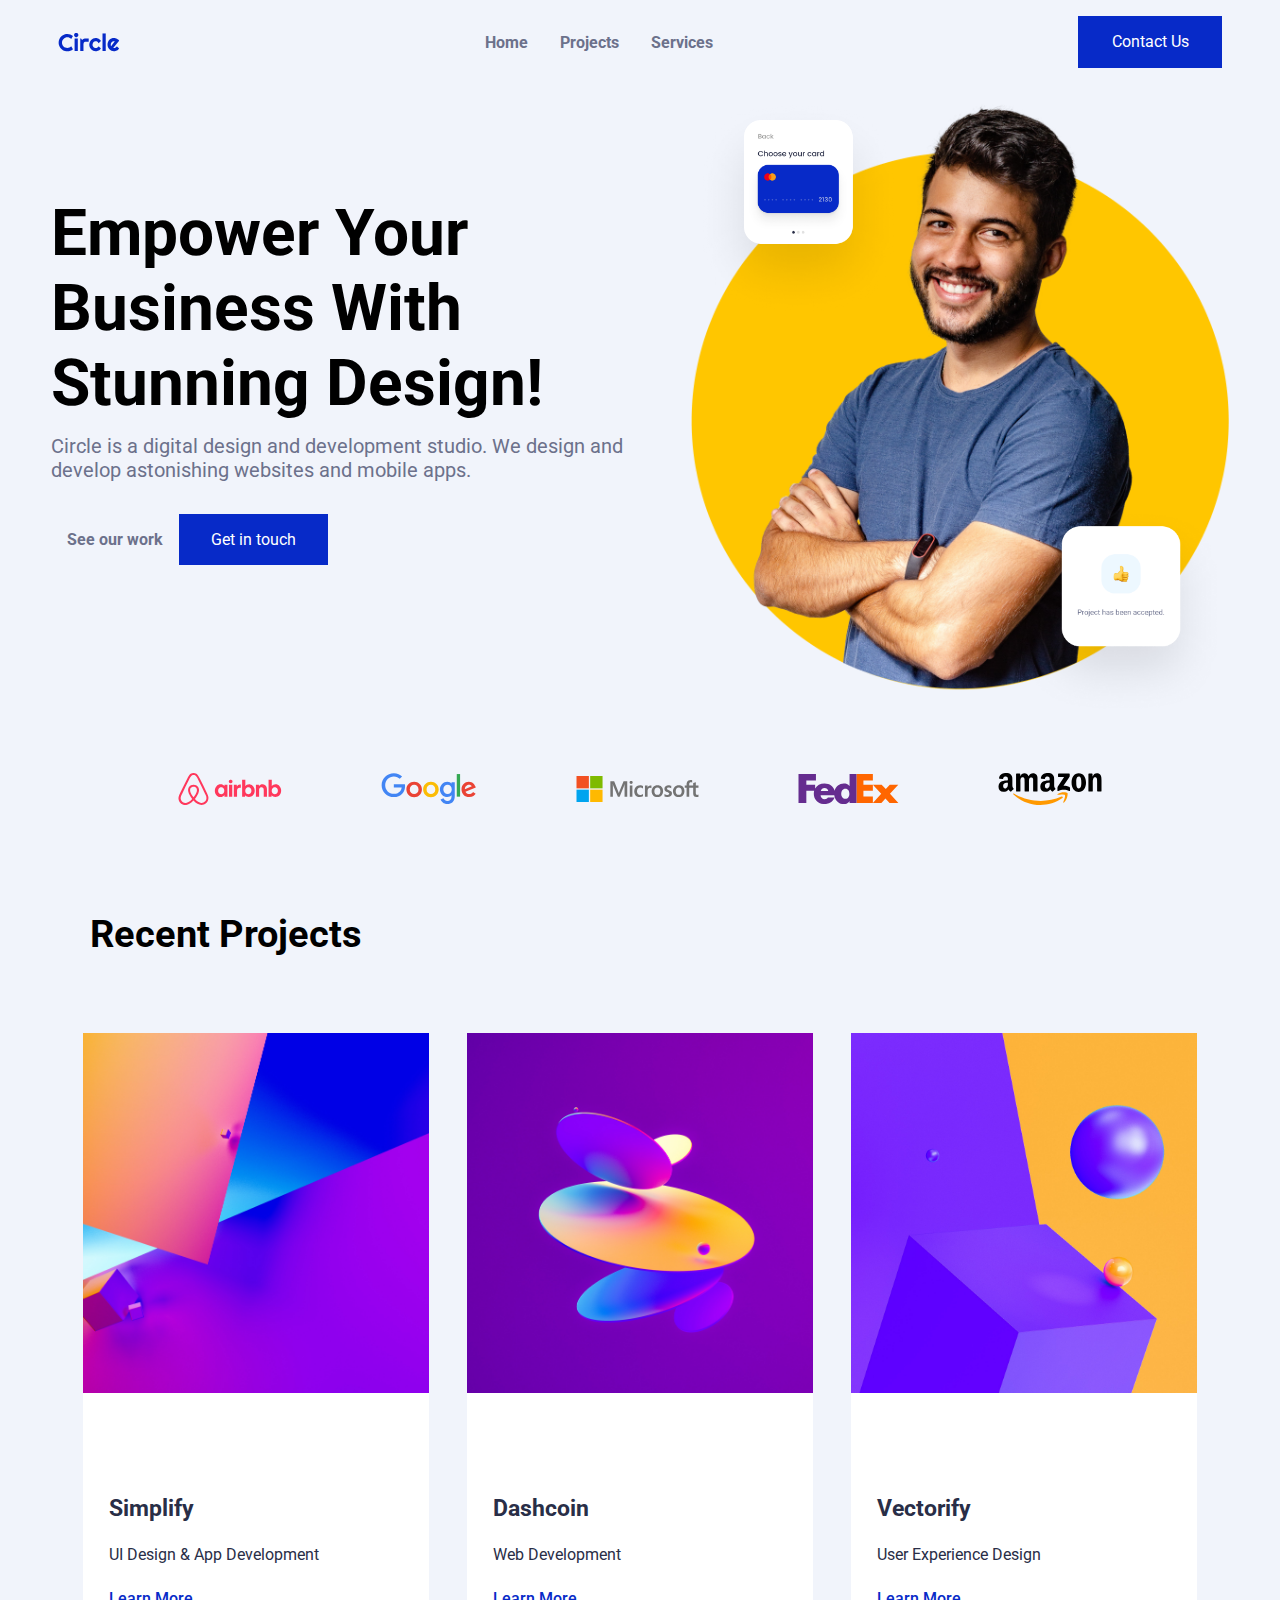
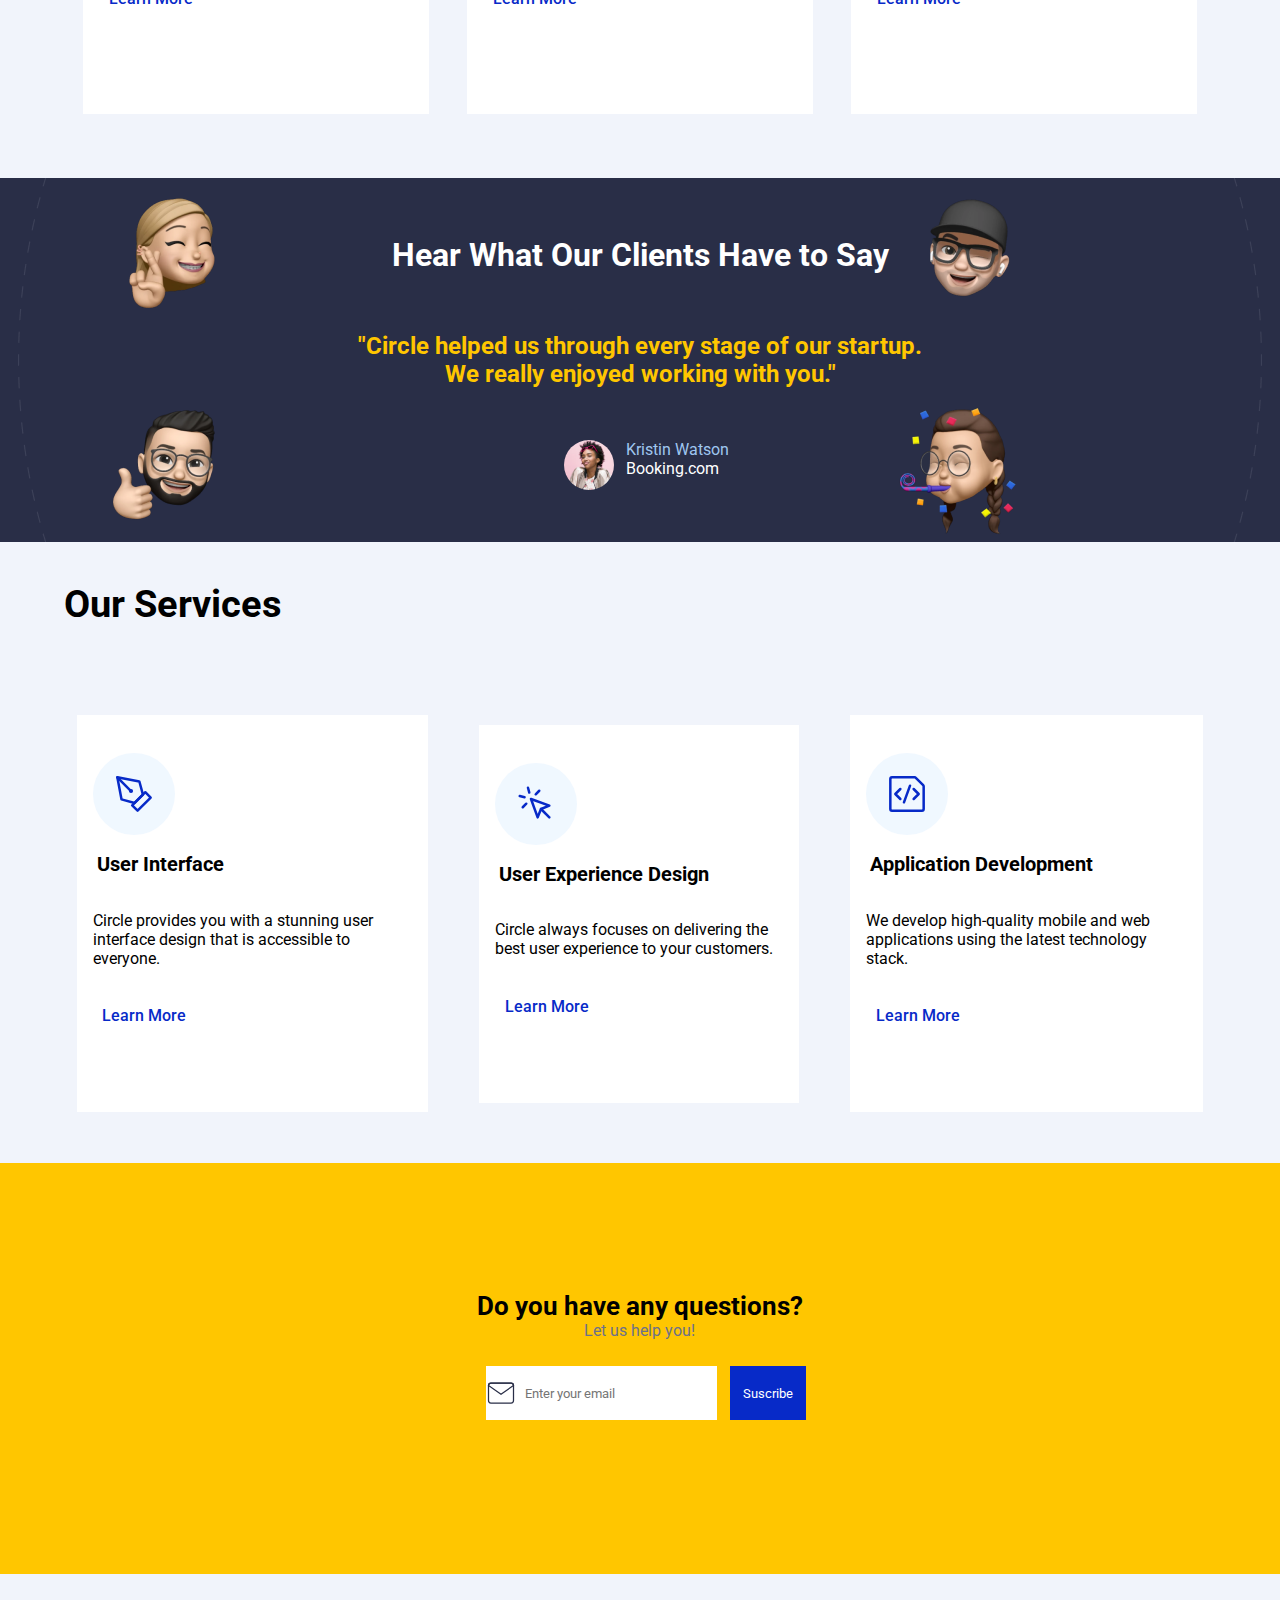
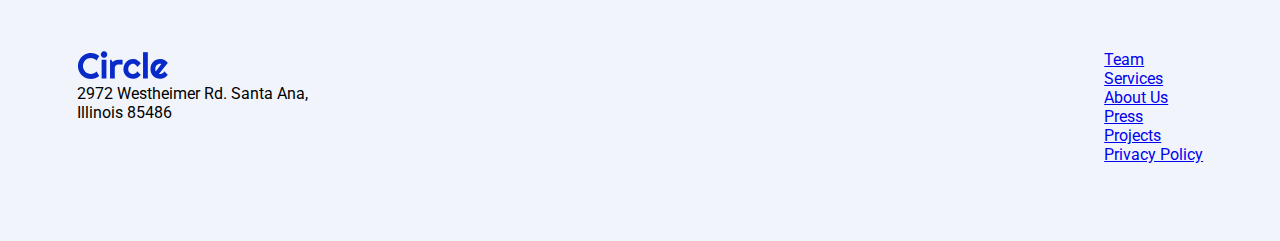
==== index.html @ e27f8d85 "first commit" ====
<!DOCTYPE html>
<html lang="en">
<head>
    <meta charset="UTF-8">
    <meta http-equiv="X-UA-Compatible" content="IE=edge">
    <meta name="viewport" content="width=device-width, initial-scale=1.0">
    <link rel="stylesheet" href="./style.css">
    <link rel="stylesheet" href="https://fonts.googleapis.com/css?family=Roboto:300,regular,500,700" media="all">
    <script type="text/javascript">WebFont.load({  google: {    families: ["Roboto:300,regular,500,700"]  }});</script>
    <title>Circle Agency</title>
</head>
<body>
    <!-- SECCION HEADER -->
<div class="contenedor-nav">
    <div class="contenedor-logo-circle">
        <img src="./project-assets/logos/circle.svg">
        <a href="#" class="navbar-logo w-nav-brand"></a>
    </div>    
    <nav role="navigation" class="botones-central">
        <a href="/">Home</a>
        <a href="#">Projects</a>
        <a href="#">Services</a>
    </nav>

    <div class="contenedor-boton-contacta">
    <a href="/contact-us" class="boton-contacta">Contact Us</a>
    </div>

</div>
<div class="w-nav-overlay" data-wf-ignore="" id="w-nav-overlay-0" style="display: none;"></div>
</div>

<!-- SECCION MAIN -->
<div class="contenedor-main">

    <div class="hero-container">

        <div class="hero-text">
            <h1>Empower Your Business With Stunning Design!</h1>
            <div class="hero-description">
                Circle is a digital design and development studio. We design and develop astonishing websites and mobile apps.
            </div>
            <div class="hero-buttons">
                <a class ="see-ourwork-click" href="#">See our work</a>
                <div class="touch-button">
                <a href="#">Get in touch</a>
                </div>
            </div>

            <div class="hero-images"></div>
        </div>

        <div class="hero-image">
            <img src="./project-assets/hero-section/card-1.png" alt="imagen tarjeta de credito" class="hero-card-1">
            <img src="./project-assets/hero-section/hero-image.png" alt="imagen de un chico" class="hero-image-main">
            <img src="./project-assets/hero-section/card-2.png" alt="imagen pulgar arriba" class="hero-card-2">
        </div>

       
<!-- SECCION SPONSORS -->
        </div>

</div>
<div class="section wf-section">
    <div class="container logo">
        <div class="grid-logos">
            <div><img src="./project-assets/logos/airbnb-logo.svg" loading="lazy" alt=""></div>
            <div><img src="./project-assets/logos/google-logo.svg" loading="lazy" alt=""></div>
            <div><img src="./project-assets/logos/microsoft-logo.svg" loading="lazy" alt=""></div>
            <div><img src="./project-assets/logos/fedex-logo.svg" loading="lazy" alt=""></div>
            <div><img src="./project-assets/logos/amazon-logo.svg" loading="lazy" alt=""></div>
        </div>
    </div>
</div>

<!-- SECCION PROYECTOS -->
<div class="seccion-proyectos">
    <div class="container-de-proyectos">
    <h2>Recent Projects</h2>

    <div class="coleccion-de-proyectos">
        
            <div class="project-card">

                <!-- <img class="project-card-image" src="./project-assets/projects-section/1.jpg" alt=""> -->
<div class="background-card1"></div>
                <div class="project-card-text">
                    <div class="project-card-title">Simplify</div>
                    <div class="project-card-subtitle">UI Design & App Development</div>
                    <a href="#" target="_blank" class="project-link">Learn More</a>
                </div>

            </div>


            <div class="project-card">

                <!-- <img class="project-card-image" src="./project-assets/projects-section/2.jpg" alt=""> -->
                <div class="background-card2"></div>
                <div class="project-card-text">
                    <div class="project-card-title">Dashcoin</div>
                    <div class="project-card-subtitle">Web Development</div>
                    <a href="#" target="_blank" class="project-link">Learn More</a>
                </div>

             </div>

            <div class="project-card">
                <!-- <img class="project-card-image" src="./project-assets/projects-section/3.jpg" alt=""> -->
                <div class="background-card3"></div>
                <div class="project-card-text">
                    <div class="project-card-title">Vectorify</div>
                    <div class="project-card-subtitle">User Experience Design</div>
                    <a href="#" target="_blank" class="project-link">Learn More</a>
                </div>
            
    </div>
</div>
</div>
</div>
<!-- SECCION TESTIMONIOS-->
        <!-- <h3 class="testimonia-heading">Hear What Our Clients Have to Say</h3>
        <div class="testimonial-text">"Circle helped us through every stage of our startup. We really enjoyed working with you."</div>

        <div class="client"></div>
        <div class="client-image"></div>
        <div class="client-info"></div>
        <div class="client-name"></div>
        <div class="client-position"></div> </div>
         <div class="emoji top-left"></div>
         <div class="emoji top-right"></div>
         <div class="emoji bottom-left"></div>
         <div class="emoji bottom-right"></div> -->
<div class="testimonials-grill">
    <div class="grill-izq"></div>
    <div class="grill central">

        <div class="row-superior">
        <div class="memoji"><img src="./project-assets/testimonial-section/memoji-1.png" alt=""></div>
        <div><h1>Hear What Our Clients Have to Say</h1></div>
        <div class="memoji"><img src="./project-assets/testimonial-section/memoji-2.png" alt=""></div>
         </div>

        <div class="row-media">
        <h2>"Circle helped us through every stage of our startup.<br /> We really enjoyed working with you."</h2></div>

        <div class="row-inferior">
        <div class="memoji"><img src="./project-assets/testimonial-section/memoji-3.png" alt=""></div>
        <div class="kris-box">
        <div class="kris"></div><div class="kristine2">Kristin Watson<br /><a href="https://booking.com" target="_blank">Booking.com</a></div></div>

        <dir class="memoji"><img src="./project-assets/testimonial-section/memoji-4.png" alt=""></dir>
        </div>

        </div>
        </div>
        </div>
    </div>
    <div class="grill-derecha"></div>
<!-- SECCION SERVICIOS-->



<div class="services-header">
        <h1 class="projects-headings">Our Services</h1>
        <div class="services-grid">

            <div class="service-card">
                <div class="service-icon1"></div>
                    <div class="project-title">User Interface</div>
                    <div class="project title project-description">Circle provides you with a stunning user interface design that is accessible to everyone.</div>
                <div>
                    <a href="#" class="project-link">Learn More</a>
                </div>

            </div>

            <div class="service-card">
                <div class="service-icon2"></div>
                <div class="service-content">
                    <div class="service-text">
                        <div class="project-title">User Experience Design</div>
                        <div class="project-description">Circle always focuses on delivering the best user experience to your customers.</div>
                        <div><a href="#" class="project-link">Learn More</a>
                        </div>
                </div>
                    
                </div>
            </div>

            <div class="service-card">
                <div class="service-icon3"></div>
                <div class="service-content">
                    <div class="service-text">
                        <div class="project-title">Application Development
                        </div>
                        <div class="project-description">We develop high-quality mobile and web applications using the latest technology stack.
                        </div>
                
                    <div><a href="#" class="project-link">Learn More</a></div>
                </div>

            </div>
        
        </div>
</div>
</div>




<div></div>
<div></div>
<div class="footer-columna-medio">
<div class="contenedor-footer">
    <div class="container-footer-form">
        <h1 class="cta-heading">Do you have any questions?</h1>
        <div class="cta-subtitle">Let us help you!</div>
        <div class="cajon-formulario">
        <div class="entra-email">
            <input type="email" class="text-field w-input" maxlength="256" name="email-2" data-name="Email 2" placeholder="Enter your email" id="email-2" required="">
        </div>
        <div class="suscribe-btn"><input type="submit" value="Suscribe" data-wait="Please wait..." class="button primary-button cta-button w-button"></div>
        </div>
    
</div>
</div><div>

</div>

<div class="section footer wf-section">
    <div class="container-bajo-footer">

        <div class="footer-content">
            <div class="footer-content-logo"><img src="./project-assets/logos/circle.svg" alt=""></div>
            <div class="footer-content-address">2972 Westheimer Rd. Santa Ana,<br /> Illinois 85486</div>
    </div>
  
        <div class="footer-links">
            <a href="#" class="footer-link">Team</a>
            <a href="#" class="footer-link">Services</a>
            <a href="#" class="footer-link">About Us</a>
            <a href="#" class="footer-link">Press</a>
            <a href="#" class="footer-link">Projects</a>
            <a href="#" class="footer-link">Privacy Policy</a>
        </div>
   
</div>


    <script src="./index.js"></script>

</body>
</html>
---- style.css ----
* {
   
    font-family: Roboto;
    margin: 0;
    padding: 0;
}

body {
    background-color: #F1F4FB;
    margin: 0
}

.contenedor-nav {
    display: flex;
    justify-content: space-between;
    margin: 0 2vw;
    padding: 0;
}
.contenedor-logo-circle {
    display: flex;
    justify-content: space-between;
    align-items: center;
    padding: 2em 2em;

}

.botones-central {
    padding: 0 8%;
    display: flex;
    flex-wrap: wrap;
    justify-content: center;
    align-items: center;
    margin:0;
}

.botones-central a {
    font-weight: bold;
    padding: 0 1em;
    display: inline-block;
    text-decoration: none;
    color: #6C718B
}

.contenedor-boton-contacta {
    text-align: center;
    background: #072AC8;
    width: 9em;
    margin: 1em 2em;
    padding: 1em 0;

}
.boton-contacta {
    color: white;
    padding: 2% 3%;
    text-decoration: none;
}

.contenedor-main {
    display: flex;
    justify-content: space-between;
    margin: 0 2%;
    padding: 0;
}
.hero-container {
    display: flex;
    justify-content: center;
    align-items: center;
    margin: 0 2vw;
    padding: 0;
}

.hero-text {
    padding: 10em 5em;
    padding: 7em 0;
    margin: 0;
}

.hero-text h1 {
    text-align: left;
    font-size: 4em;
    padding-bottom: 2%;
    margin: 0
}

.hero-description {
    font-size: 20px;
    text-align: left;
    color: #6C718B
}

.hero-buttons {
    display: flex;
    justify-content: left;
    align-items: center;
    text-align: center;
    padding: 2em 0;
}

.see-ourwork-click {
    text-decoration: none;
    padding: 0 1em;
    color: #6C718B;
    font-weight: bold;
}

.touch-button {
    background-color: #072AC8;
    padding: 1em 2em;
}

.touch-button a {
    color: white;
    text-decoration: none;
}

.hero-image {
    position: relative;
    padding: 0em;
    margin: 0em;
}

.hero-image-main {
    width: 100%;
    padding: 0;
}

.hero-card-1 {
    width: 40%;
    position: absolute;
}

.hero-card-2 {
    width: 40%;
    position: absolute;
    bottom: -20px;
    right: 0;
}

.grid-logos {
    display: flex;
    align-content: center;
    justify-content: space-around;
    align-items: center;
    padding: 5vw 10%
}

.seccion-proyectos h2 {
    font-size: 3vw;
    font-weight: bold;
    margin: 2vw;
    padding: 1vw 5vw;
}

.coleccion-de-proyectos {
    display: flex;
    justify-content: space-around;
    align-content: center;
    margin: 2vw 2vw;
    padding: 3vw;
}

.background-card1 {
    background-image: url('./project-assets/projects-section/1.jpg');
    width: 27vw;
    height: 40vh;
    background-size: cover;
    background-position: center;
}

.background-card2 {
    background-image: url('./project-assets/projects-section/2.jpg');
    width: 27vw;
    height: 40vh;
    background-size: cover;
    background-position: center;
}

.background-card3 {
    background-image: url('./project-assets/projects-section/3.jpg');
    width: 27vw;
    height: 40vh;
    background-size: cover;
    background-position: center;
}

.project-card-text {
    display: flex;
    flex-direction: column;
    justify-content: center;
    align-items: left;
    align-content: center;
    background-color: white;
    color: #292e47;
    width: 27vw;
    height: 30vh;
    padding: 2vw 0;
}

.project-card-title {
    line-height: 2em;
    font-size: 23px;
    font-weight: bold;
    text-align: left;
    padding: 1vw 2vw;
}

.project-card-subtitle {
    text-align: left;
    padding: 0vw 2vw 2vw;
}

.project-link {
    display: flex;
    justify-content: left;
    line-height: 10hw;
    color: #072ac8;
    text-decoration: none;
    font-weight: 500;
    padding: 0vw 2vw 2vw;
}

.service-grid {
    width: 100%;
}


.projects-headings {
    font-size: 3vw;
    font-weight: bold;
    margin-bottom: 10px;
    padding: 3vw 5vw;
}

.testimonials-grill {
    display: flex;
    flex-direction: column;
    justify-content: space-around;
    align-items: center;
    align-content: center;
    background-image: url(./project-assets/testimonial-section/orbit.png);
    background-repeat: none;
    background-position: center;
    background-color: #292e47;
    padding: 0;
    margin: 0;
    position: relative;
}

.row-superior {
    display: flex;
    flex-direction: col;
    justify-content: space-around;
    align-items: center;
    align-content: center;
}

.container-de-proyectos {
    padding: 0;
}

.row-superior h1 {
    color: white;
    text-align: center;
    padding: 0;
}

.row-media {
    display: flex;
    flex-direction: column;
    justify-content: space-around;
    align-items: center;
    align-content: center;
}

.row-media h2 {
    color: #ffc600;
    text-align: center;
    margin: 0;
}

.row-inferior {
    display: flex;
    flex-direction: row;
    justify-content: space-between;
    align-items: center;
    align-content: center;
}

.memo

#memoji1 {
    padding: 0 2em;
    margin: 0;
    position: absolute;
}

#memoji2 {
    padding: 0 3em;
    margin: 0;
    position: absolute;
}
#memoji3 {
    padding: 0 4em;
    margin: 0;
    position: absolute;
}
#memoji4 {
    padding: 0 2m;
    margin: 0;
    position: absolute;
}



.memoji img {
    width: 50%;
    padding: 0;
    margin: 0;
    position: relative;
}

.flex-kris {
    display: flex;
    flex-direction: row;
    justify-content: center;
}

.kris {
    width: 50px;
    height: 50px;
    border-radius: 50%;
    background-image: url(./project-assets/testimonial-section/profile.png);
    background-position: 50% 50%;
    background-size: cover;
    background-repeat: no-repeat;
    padding: 0;
    margin: 0 1vw;
}

.kris-box {
    display: flex;

}
.kristine2 {
    padding: 0;
    margin: 0;
    color: rgb(159, 198, 240);
}

.kristine2 a {
    padding: 0;
    margin: 0;
    color: rgb(255, 255, 255);
    text-decoration: none;
}

.services-grid {
    display: flex;
    flex-direction: row;
    justify-content: space-between;
    align-items: center;
    align-content: center;
    margin: 2vw 4vw;

}

.service-card {
    display: flex;
    flex-direction: column;
    justify-content: flex-start;
    align-items: flex-start;
    align-content: flex-start;
    background-color: white;
    line-height: 5vw;

    display: flex;
    justify-content: left;
    padding: 3vw 0vw;
    margin: 2vw 2vw;
}

.project-title {
    display: flex;
    justify-content: center;
    flex-direction: column;
    align-content: left;
    font-weight: bold;
    font-size: 20px;
    padding: 1em;
    line-height: 1.5vw;
}

.service-icon1 {
    background-image: url(./project-assets/services-section/icons/1.svg);
    background-color: aliceblue;
    width: 50px;
    height: 50px;
    border-radius: 50%;
    background-position: 50% 50%;
    background-size: 40px;
    background-repeat: no-repeat;
    padding: 1em;
    margin: 0 1em;
}

.service-icon2 {
    background-image: url(./project-assets/services-section/icons/2.svg);
    background-color: aliceblue;
    width: 50px;
    height: 50px;
    border-radius: 50%;
    background-position: 50% 50%;
    background-size: 40px;
    background-repeat: no-repeat;
    padding: 1em;    
    margin: 0 1em;
}

.service-icon3 {
    background-image: url(./project-assets/services-section/icons/3.svg);
    background-color: aliceblue;
    width: 50px;
    height: 50px;
    border-radius: 50%;
    background-position: 50% 50%;
    background-size: 40px;
    background-repeat: no-repeat;
    padding: 1em;
    margin: 0 1em;
}

.service-text {
    display: flex;
    flex-direction: column;
    align-items: left;
    align-content: left;
    justify-content: left;
}



.project-description {
    padding: 1em;
    line-height: 1.5vw;
}

.footer-box {
    display: flex;
    flex-direction: column;
    justify-content: space-between;
    align-items: center;
    align-content: center;
}

.contenedor-footer {
    background-color: #ffc600;
    display: flex;
    flex-direction: row;
    justify-content: center;
    padding: 10vw 25vw;
    margin: 0;
}

.container-footer-form {
    display: flex;
    flex-direction: column;
    justify-content: space-around;
    align-items: center;
    align-content: center;
}
.cajon-formulario {
    display: flex;;
    flex-direction: row;
    justify-content: center;
    align-items: center;
    align-content: center;
}

.container-bajo-footer {
    display: flex;
    justify-content: space-between;
    flex-direction: row;
    padding: 6vw;
}

.footer-content-logo img{
    width: 40%;
}

.footer-links {
    display: flex;
    justify-content: space-around;
    flex-direction:column;
}

.footer-content {
    padding: 1vw;
}
.footer-content-address {
    line-height: 1.5vw;
}

.cta-heading {
    font-size: 2vw;
}

.cta-subtitle {
    color: #6C718B;
}

.entra-email input {
    background-image: url(./project-assets/newsletter/icon/mail.svg);
    background-position:left;
    background-repeat: no-repeat;
    width: 12vw;
    height: 6vh;
    border: 0;
    padding: 0 3vw;
    margin: 2vw 1vw;
}

.suscribe-btn input {
    background-color: #072AC8;
    color: white;
    text-decoration: none;
    border: 0;
    width: 6vw;
    height: 6vh;
}

/* 
  ##Device = Desktops
  ##Screen = 1281px to higher resolution desktops
*/

@media (min-width: 1281px) {
  
    /* CSS */
    
  }
  
  /* 
    ##Device = Laptops, Desktops
    ##Screen = B/w 1025px to 1280px
  */
  
  @media (min-width: 1025px) and (max-width: 1280px) {
    
    /* CSS */
    
  }
  
  /* 
    ##Device = Tablets, Ipads (portrait)
    ##Screen = B/w 768px to 1024px
  */
  
  @media (min-width: 768px) and (max-width: 1024px) {
    
    /* CSS */
    
  }
  
  /* 
    ##Device = Tablets, Ipads (landscape)
    ##Screen = B/w 768px to 1024px
  */
  
  @media (min-width: 768px) and (max-width: 1024px) and (orientation: landscape) {
    
    /* CSS */
    
  }
  
  /* 
    ##Device = Low Resolution Tablets, Mobiles (Landscape)
    ##Screen = B/w 481px to 767px
  */
  
  @media (min-width: 481px) and (max-width: 767px) {
    
    /* CSS */
    
  }
  
  /* 
    ##Device = Most of the Smartphones Mobiles (Portrait)
    ##Screen = B/w 320px to 479px
  */
  
  @media (min-width: 320px) and (max-width: 480px) {
    
    /* CSS */
    
  }
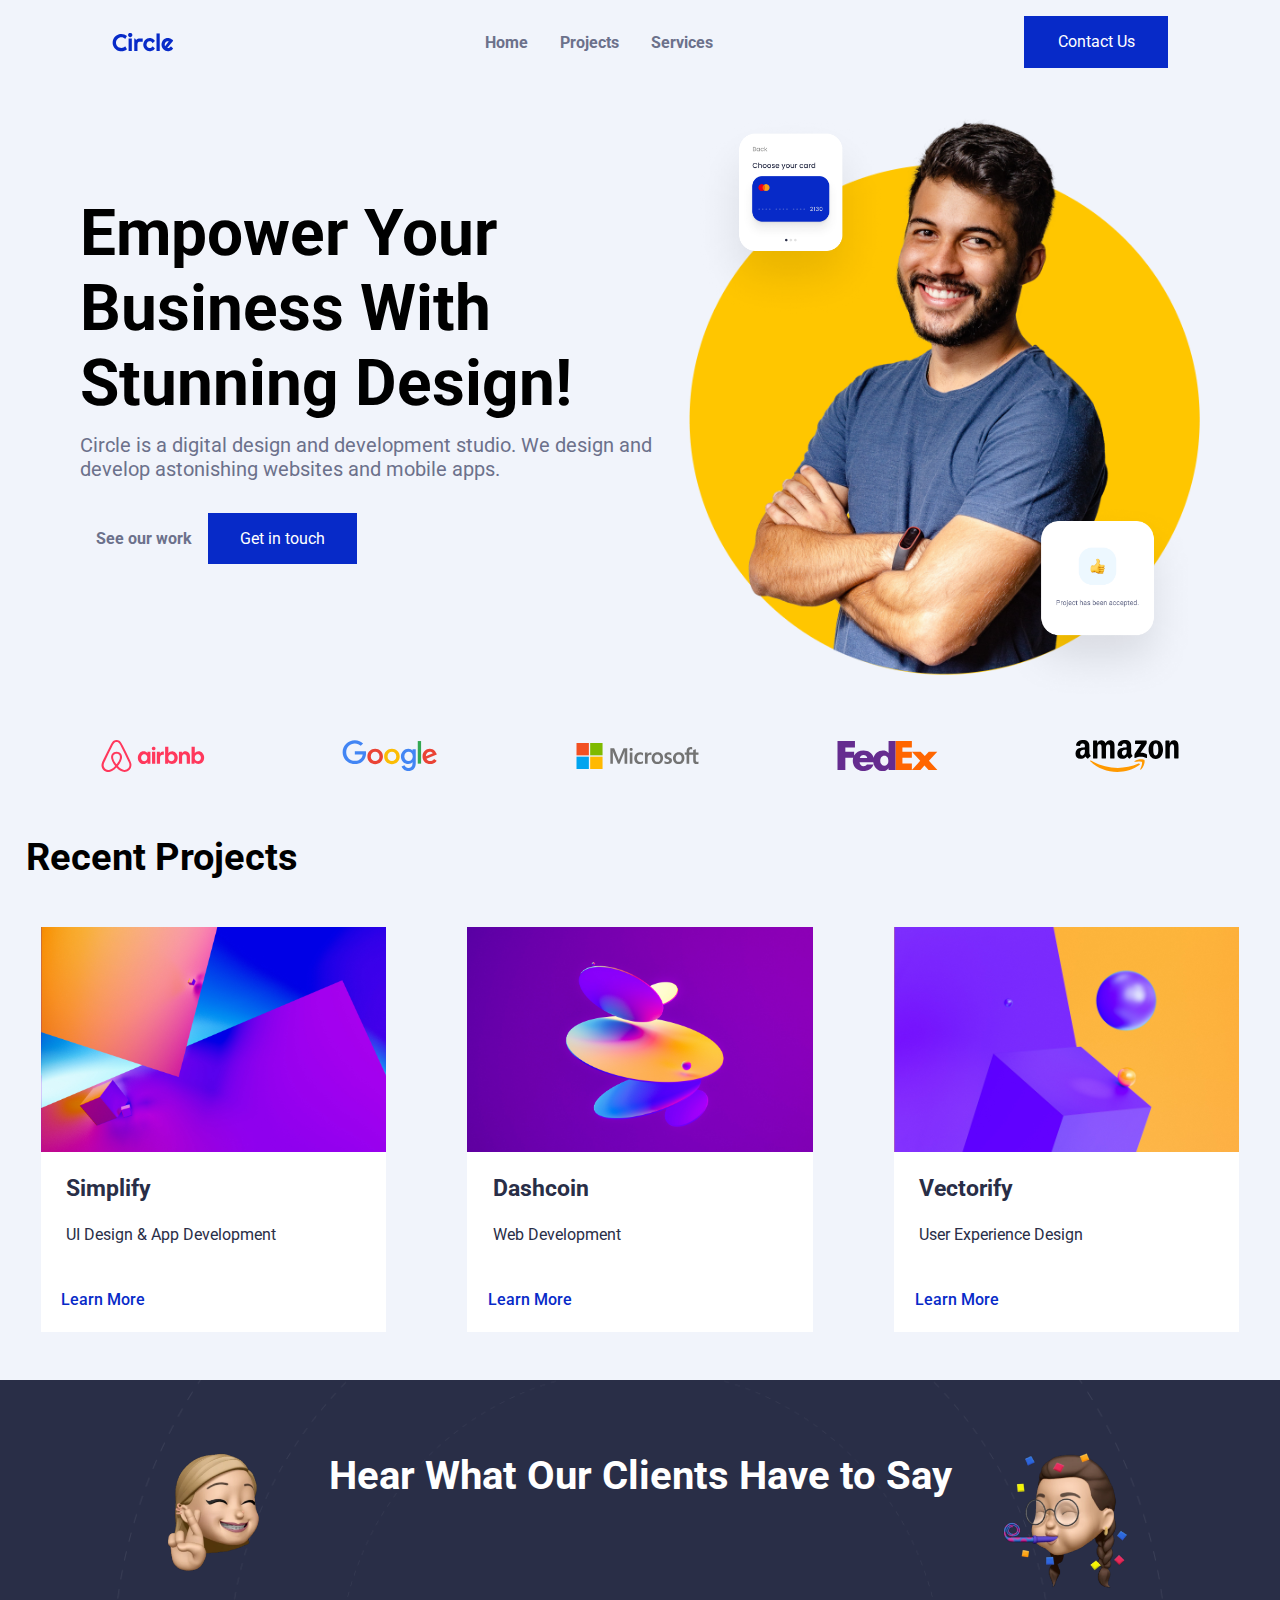
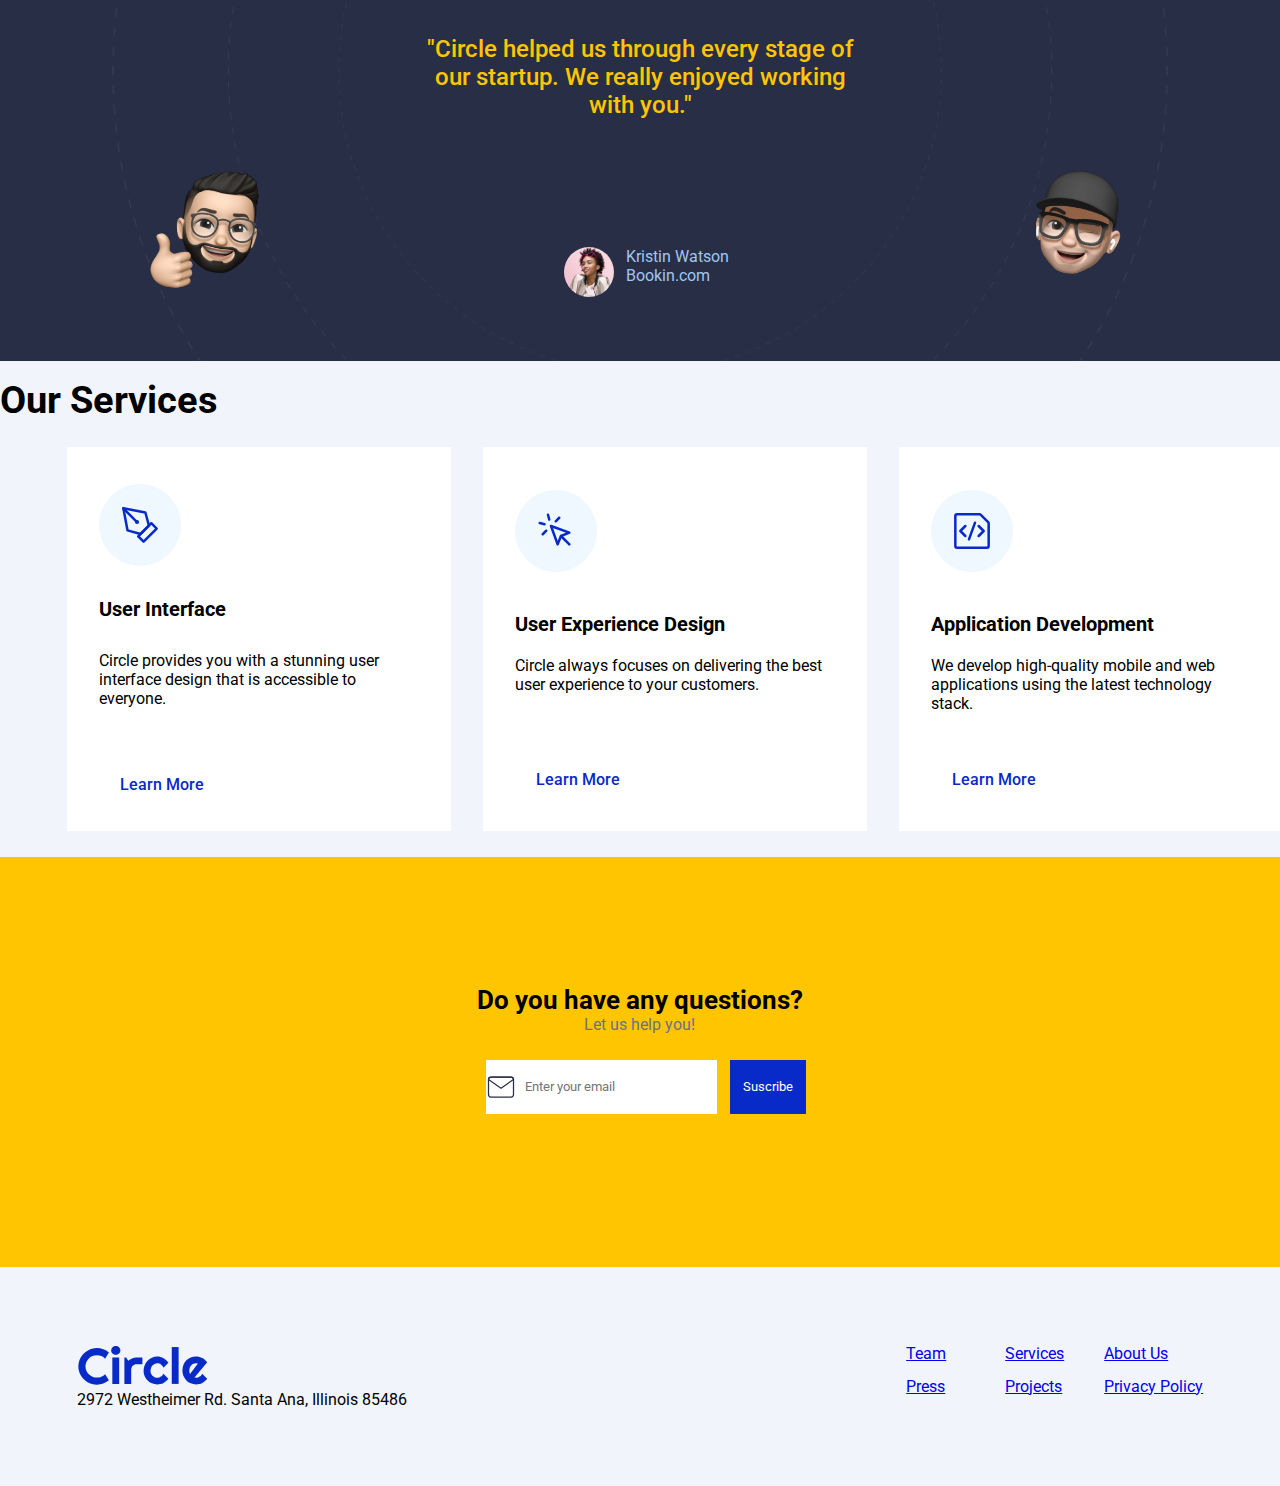
==== commit 5d0618f3: "update mid" ====
--- a/index.html
+++ b/index.html
@@ -6,160 +6,132 @@
     <meta name="viewport" content="width=device-width, initial-scale=1.0">
     <link rel="stylesheet" href="./style.css">
     <link rel="stylesheet" href="https://fonts.googleapis.com/css?family=Roboto:300,regular,500,700" media="all">
-    <script type="text/javascript">WebFont.load({  google: {    families: ["Roboto:300,regular,500,700"]  }});</script>
+    <link rel="preconnect" href="https://fonts.googleapis.com/" />
+    <link rel="preconnect" href="https://fonts.gstatic.com/" crossorigin />
+    <link href="https://fonts.googleapis.com/css2?family=Roboto:wght@400;500;700;900&display=swap" rel="stylesheet" />
     <title>Circle Agency</title>
 </head>
 <body>
     <!-- SECCION HEADER -->
 <div class="contenedor-nav">
     <div class="contenedor-logo-circle">
-        <img src="./project-assets/logos/circle.svg">
+        <img src="./project-assets/logos/circle.svg" />
         <a href="#" class="navbar-logo w-nav-brand"></a>
     </div>    
     <nav role="navigation" class="botones-central">
         <a href="/">Home</a>
         <a href="#">Projects</a>
         <a href="#">Services</a>
+        <div class="hamburger">
+            <span class="bar"></span>
+            <span class="bar"></span>
+            <span class="bar"></span>
+        </div>
     </nav>
 
     <div class="contenedor-boton-contacta">
-    <a href="/contact-us" class="boton-contacta">Contact Us</a>
-    </div>
-
-</div>
+        <a href="/contact-us" class="boton-contacta">Contact Us</a>
+    </div>
+</div>
+
 <div class="w-nav-overlay" data-wf-ignore="" id="w-nav-overlay-0" style="display: none;"></div>
-</div>
 
 <!-- SECCION MAIN -->
-<div class="contenedor-main">
-
-    <div class="hero-container">
-
-        <div class="hero-text">
-            <h1>Empower Your Business With Stunning Design!</h1>
-            <div class="hero-description">
+<div class="hero-container">
+    <div class="hero-text">
+        <h1>Empower Your Business With Stunning Design!</h1>
+        <div class="hero-description">
                 Circle is a digital design and development studio. We design and develop astonishing websites and mobile apps.
-            </div>
-            <div class="hero-buttons">
-                <a class ="see-ourwork-click" href="#">See our work</a>
-                <div class="touch-button">
+        </div>
+        <div class="hero-buttons">
+            <a class ="see-ourwork-click" href="#">See our work</a>
+            <div class="touch-button">
                 <a href="#">Get in touch</a>
-                </div>
-            </div>
-
-            <div class="hero-images"></div>
-        </div>
-
-        <div class="hero-image">
-            <img src="./project-assets/hero-section/card-1.png" alt="imagen tarjeta de credito" class="hero-card-1">
-            <img src="./project-assets/hero-section/hero-image.png" alt="imagen de un chico" class="hero-image-main">
-            <img src="./project-assets/hero-section/card-2.png" alt="imagen pulgar arriba" class="hero-card-2">
-        </div>
-
-       
+            </div>
+        </div>
+
+        <div class="hero-images"></div>
+    </div>
+    <div class="hero-image">
+        <img src="./project-assets/hero-section/card-1.png" alt="imagen tarjeta de credito" class="hero-card-1">
+        <img src="./project-assets/hero-section/hero-image.png" alt="imagen de un chico" class="hero-image-main">
+        <img src="./project-assets/hero-section/card-2.png" alt="imagen pulgar arriba" class="hero-card-2">
+    </div>
+</div>
+
+
 <!-- SECCION SPONSORS -->
-        </div>
-
-</div>
 <div class="section wf-section">
     <div class="container logo">
-        <div class="grid-logos">
-            <div><img src="./project-assets/logos/airbnb-logo.svg" loading="lazy" alt=""></div>
-            <div><img src="./project-assets/logos/google-logo.svg" loading="lazy" alt=""></div>
-            <div><img src="./project-assets/logos/microsoft-logo.svg" loading="lazy" alt=""></div>
-            <div><img src="./project-assets/logos/fedex-logo.svg" loading="lazy" alt=""></div>
-            <div><img src="./project-assets/logos/amazon-logo.svg" loading="lazy" alt=""></div>
-        </div>
+                <div class="grid-logos">
+                    <div><img src="./project-assets/logos/airbnb-logo.svg" loading="lazy" alt=""></div>
+                    <div><img src="./project-assets/logos/google-logo.svg" loading="lazy" alt=""></div>
+                    <div><img src="./project-assets/logos/microsoft-logo.svg" loading="lazy" alt=""></div>
+                    <div><img src="./project-assets/logos/fedex-logo.svg" loading="lazy" alt=""></div>
+                    <div><img id="amazon" src="./project-assets/logos/amazon-logo.svg" loading="lazy" alt=""></div>
+                </div>
     </div>
 </div>
 
 <!-- SECCION PROYECTOS -->
 <div class="seccion-proyectos">
     <div class="container-de-proyectos">
-    <h2>Recent Projects</h2>
-
-    <div class="coleccion-de-proyectos">
-        
+        <h2>Recent Projects</h2>
+
+        <div class="coleccion-de-proyectos">
+
             <div class="project-card">
-
-                <!-- <img class="project-card-image" src="./project-assets/projects-section/1.jpg" alt=""> -->
-<div class="background-card1"></div>
+                <div class="background-card1"></div>
                 <div class="project-card-text">
                     <div class="project-card-title">Simplify</div>
                     <div class="project-card-subtitle">UI Design & App Development</div>
                     <a href="#" target="_blank" class="project-link">Learn More</a>
                 </div>
-
             </div>
 
 
             <div class="project-card">
-
-                <!-- <img class="project-card-image" src="./project-assets/projects-section/2.jpg" alt=""> -->
                 <div class="background-card2"></div>
                 <div class="project-card-text">
                     <div class="project-card-title">Dashcoin</div>
                     <div class="project-card-subtitle">Web Development</div>
                     <a href="#" target="_blank" class="project-link">Learn More</a>
                 </div>
-
-             </div>
+            </div>
 
             <div class="project-card">
-                <!-- <img class="project-card-image" src="./project-assets/projects-section/3.jpg" alt=""> -->
                 <div class="background-card3"></div>
                 <div class="project-card-text">
                     <div class="project-card-title">Vectorify</div>
                     <div class="project-card-subtitle">User Experience Design</div>
                     <a href="#" target="_blank" class="project-link">Learn More</a>
                 </div>
+            </div>
             
-    </div>
-</div>
-</div>
+        </div>
+    </div>
 </div>
 <!-- SECCION TESTIMONIOS-->
-        <!-- <h3 class="testimonia-heading">Hear What Our Clients Have to Say</h3>
-        <div class="testimonial-text">"Circle helped us through every stage of our startup. We really enjoyed working with you."</div>
-
-        <div class="client"></div>
-        <div class="client-image"></div>
-        <div class="client-info"></div>
-        <div class="client-name"></div>
-        <div class="client-position"></div> </div>
-         <div class="emoji top-left"></div>
-         <div class="emoji top-right"></div>
-         <div class="emoji bottom-left"></div>
-         <div class="emoji bottom-right"></div> -->
+        
 <div class="testimonials-grill">
-    <div class="grill-izq"></div>
-    <div class="grill central">
-
-        <div class="row-superior">
-        <div class="memoji"><img src="./project-assets/testimonial-section/memoji-1.png" alt=""></div>
-        <div><h1>Hear What Our Clients Have to Say</h1></div>
-        <div class="memoji"><img src="./project-assets/testimonial-section/memoji-2.png" alt=""></div>
-         </div>
-
-        <div class="row-media">
-        <h2>"Circle helped us through every stage of our startup.<br /> We really enjoyed working with you."</h2></div>
-
-        <div class="row-inferior">
-        <div class="memoji"><img src="./project-assets/testimonial-section/memoji-3.png" alt=""></div>
-        <div class="kris-box">
-        <div class="kris"></div><div class="kristine2">Kristin Watson<br /><a href="https://booking.com" target="_blank">Booking.com</a></div></div>
-
-        <dir class="memoji"><img src="./project-assets/testimonial-section/memoji-4.png" alt=""></dir>
-        </div>
-
-        </div>
-        </div>
-        </div>
-    </div>
-    <div class="grill-derecha"></div>
+    <h1>Hear What Our Clients Have to Say</h1>
+    <h2>"Circle helped us through every stage of our startup. We really enjoyed working with you."</h2>
+    <img class="emoji1" src="./project-assets/testimonial-section/memoji-1.png" alt="" />
+    <img class="emoji2" src="./project-assets/testimonial-section/memoji-2.png" alt="" />
+    <img class="emoji3" src="./project-assets/testimonial-section/memoji-4.png" alt="" />
+    <img class="emoji4" src="./project-assets/testimonial-section/memoji-3.png" alt="" />
+                    
+    <div>
+        <div class="kris"></div>
+        <div>
+            <p class="kristine2">Kristin Watson</p>
+            <p class="kristine2">Bookin.com</p>
+        </div>
+    </div>
+</div>
+
+
 <!-- SECCION SERVICIOS-->
-
-
 
 <div class="services-header">
         <h1 class="projects-headings">Our Services</h1>
@@ -206,36 +178,29 @@
 </div>
 </div>
 
-
-
-
-<div></div>
-<div></div>
 <div class="footer-columna-medio">
-<div class="contenedor-footer">
-    <div class="container-footer-form">
-        <h1 class="cta-heading">Do you have any questions?</h1>
-        <div class="cta-subtitle">Let us help you!</div>
-        <div class="cajon-formulario">
-        <div class="entra-email">
-            <input type="email" class="text-field w-input" maxlength="256" name="email-2" data-name="Email 2" placeholder="Enter your email" id="email-2" required="">
-        </div>
-        <div class="suscribe-btn"><input type="submit" value="Suscribe" data-wait="Please wait..." class="button primary-button cta-button w-button"></div>
-        </div>
-    
-</div>
-</div><div>
-
+    <div class="contenedor-footer">
+        <div class="container-footer-form">
+            <h1 class="cta-heading">Do you have any questions?</h1>
+            <div class="cta-subtitle">Let us help you!</div>
+            <div class="cajon-formulario">
+                <div class="entra-email">
+                    <input type="email" class="text-field w-input" maxlength="256" name="email-2" data-name="Email 2" placeholder="Enter your email" id="email-2" required />
+                </div>
+                <div class="suscribe-btn"><input type="submit" value="Suscribe" data-wait="Please wait..." class="button primary-button cta-button w-button"></div>
+            </div>
+        </div>
+    </div>
 </div>
 
 <div class="section footer wf-section">
     <div class="container-bajo-footer">
-
         <div class="footer-content">
-            <div class="footer-content-logo"><img src="./project-assets/logos/circle.svg" alt=""></div>
-            <div class="footer-content-address">2972 Westheimer Rd. Santa Ana,<br /> Illinois 85486</div>
-    </div>
-  
+            <div class="footer-content-logo">
+                <img src="./project-assets/logos/circle.svg" alt="">
+            </div>
+            <div class="footer-content-address">2972 Westheimer Rd. Santa Ana, Illinois 85486</div>
+        </div>
         <div class="footer-links">
             <a href="#" class="footer-link">Team</a>
             <a href="#" class="footer-link">Services</a>
@@ -244,7 +209,6 @@
             <a href="#" class="footer-link">Projects</a>
             <a href="#" class="footer-link">Privacy Policy</a>
         </div>
-   
 </div>
 
 
--- a/style.css
+++ b/style.css
@@ -7,13 +7,14 @@
 
 body {
     background-color: #F1F4FB;
-    margin: 0
+    margin: 0 auto; 
+    max-width: 1400px;
 }
 
 .contenedor-nav {
     display: flex;
     justify-content: space-between;
-    margin: 0 2vw;
+    margin: 0 5rem;
     padding: 0;
 }
 .contenedor-logo-circle {
@@ -65,8 +66,8 @@
     display: flex;
     justify-content: center;
     align-items: center;
-    margin: 0 2vw;
-    padding: 0;
+    margin: 0 5rem;
+    padding: 0em;
 }
 
 .hero-text {
@@ -136,33 +137,37 @@
     right: 0;
 }
 
+.services-grid {
+    margin: 0 1rem;
+    padding: 0rem;
+}
+
 .grid-logos {
     display: flex;
     align-content: center;
     justify-content: space-around;
     align-items: center;
-    padding: 5vw 10%
+    padding: 2em 2em
+
 }
 
 .seccion-proyectos h2 {
     font-size: 3vw;
     font-weight: bold;
     margin: 2vw;
-    padding: 1vw 5vw;
 }
 
 .coleccion-de-proyectos {
     display: flex;
     justify-content: space-around;
     align-content: center;
-    margin: 2vw 2vw;
-    padding: 3vw;
+    margin: 2.5rem auto;
 }
 
 .background-card1 {
     background-image: url('./project-assets/projects-section/1.jpg');
     width: 27vw;
-    height: 40vh;
+    height: 25vh;
     background-size: cover;
     background-position: center;
 }
@@ -170,7 +175,7 @@
 .background-card2 {
     background-image: url('./project-assets/projects-section/2.jpg');
     width: 27vw;
-    height: 40vh;
+    height: 25vh;
     background-size: cover;
     background-position: center;
 }
@@ -178,22 +183,26 @@
 .background-card3 {
     background-image: url('./project-assets/projects-section/3.jpg');
     width: 27vw;
-    height: 40vh;
+    height: 25vh;
     background-size: cover;
     background-position: center;
 }
 
+.project-card {
+    margin: 0.5rem;
+}
+
 .project-card-text {
     display: flex;
     flex-direction: column;
     justify-content: center;
-    align-items: left;
-    align-content: center;
+    align-content: left;
+    align-content: left;
     background-color: white;
     color: #292e47;
     width: 27vw;
-    height: 30vh;
-    padding: 2vw 0;
+    height: 20vh;
+    padding: 0;
 }
 
 .project-card-title {
@@ -210,113 +219,100 @@
 }
 
 .project-link {
-    display: flex;
-    justify-content: left;
-    line-height: 10hw;
     color: #072ac8;
     text-decoration: none;
     font-weight: 500;
-    padding: 0vw 2vw 2vw;
-}
-
-.service-grid {
-    width: 100%;
-}
-
+    margin: 1.3em;
+    /* padding: 1em; */
+}
+
+
+.service-header {
+    margin: 0 5rem;
+}
 
 .projects-headings {
     font-size: 3vw;
     font-weight: bold;
-    margin-bottom: 10px;
-    padding: 3vw 5vw;
+    margin: 1rem 0;    
 }
 
 .testimonials-grill {
     display: flex;
+    flex-direction: column;
+    align-items: center;
+    background-image: url(./project-assets/testimonial-section/orbit.png);
+    background-size: cover;
+    background-repeat: no-repeat;
+    background-position: center;
+    background-color: #292e47;
+    position: relative;
+    /* display: flex;
     flex-direction: column;
     justify-content: space-around;
     align-items: center;
     align-content: center;
     background-image: url(./project-assets/testimonial-section/orbit.png);
+    background-size: cover;
     background-repeat: none;
     background-position: center;
     background-color: #292e47;
-    padding: 0;
-    margin: 0;
-    position: relative;
-}
-
-.row-superior {
-    display: flex;
-    flex-direction: col;
-    justify-content: space-around;
-    align-items: center;
-    align-content: center;
+    padding: 7vw;
+    margin: 0 5rem;
+    position: relative; */
+}
+
+
+.testimonials-grill h1 {
+    color: white;
+    margin: 4.5rem auto;
+    font-size: 40px;
+    text-align: center;
+}
+
+.testimonials-grill h2 {
+    color:#ffc600;
+    font-size: 24px;
+    text-align: center;
+    margin: 4rem 26rem;
+    font-weight: 500;
+}
+
+.testimonials-grill > div {
+    display: flex;
+    flex-direction: row;
+    margin: 4rem auto;
+}
+
+.testimonials-grill img {
+    width: 10rem;
+    position: absolute;
+}
+
+.emoji1 {
+    top: 9%;
+    left: 10%;
+}
+
+.emoji2 {
+    bottom: 9%;
+    right: 10%;
+}
+
+.emoji3 {
+    top: 9%;
+    right: 10%;
+
+}
+
+.emoji4 {
+    bottom: 9%;
+    left: 10%;
 }
 
 .container-de-proyectos {
     padding: 0;
-}
-
-.row-superior h1 {
-    color: white;
-    text-align: center;
-    padding: 0;
-}
-
-.row-media {
-    display: flex;
-    flex-direction: column;
-    justify-content: space-around;
-    align-items: center;
-    align-content: center;
-}
-
-.row-media h2 {
-    color: #ffc600;
-    text-align: center;
-    margin: 0;
-}
-
-.row-inferior {
-    display: flex;
-    flex-direction: row;
-    justify-content: space-between;
-    align-items: center;
-    align-content: center;
-}
-
-.memo
-
-#memoji1 {
-    padding: 0 2em;
-    margin: 0;
-    position: absolute;
-}
-
-#memoji2 {
-    padding: 0 3em;
-    margin: 0;
-    position: absolute;
-}
-#memoji3 {
-    padding: 0 4em;
-    margin: 0;
-    position: absolute;
-}
-#memoji4 {
-    padding: 0 2m;
-    margin: 0;
-    position: absolute;
-}
-
-
-
-.memoji img {
-    width: 50%;
-    padding: 0;
-    margin: 0;
-    position: relative;
+    margin: 1rem 1 rem;
 }
 
 .flex-kris {
@@ -367,16 +363,16 @@
 .service-card {
     display: flex;
     flex-direction: column;
-    justify-content: flex-start;
     align-items: flex-start;
     align-content: flex-start;
     background-color: white;
-    line-height: 5vw;
-
-    display: flex;
-    justify-content: left;
-    padding: 3vw 0vw;
-    margin: 2vw 2vw;
+    justify-content: space-around;
+    padding: 2rem 2rem;
+    margin: 0 1rem;
+    width: 80rem;
+    height: 20rem;
+    min-height: 250px;
+    min-width: 320px;
 }
 
 .project-title {
@@ -386,8 +382,8 @@
     align-content: left;
     font-weight: bold;
     font-size: 20px;
-    padding: 1em;
-    line-height: 1.5vw;
+    /* padding: 1em; */
+    margin: 1em 0;
 }
 
 .service-icon1 {
@@ -400,7 +396,7 @@
     background-size: 40px;
     background-repeat: no-repeat;
     padding: 1em;
-    margin: 0 1em;
+    /* margin: 0 1em; */
 }
 
 .service-icon2 {
@@ -413,7 +409,7 @@
     background-size: 40px;
     background-repeat: no-repeat;
     padding: 1em;    
-    margin: 0 1em;
+    /* margin: 0 1em; */
 }
 
 .service-icon3 {
@@ -426,7 +422,7 @@
     background-size: 40px;
     background-repeat: no-repeat;
     padding: 1em;
-    margin: 0 1em;
+    /* margin: 0 1em; */
 }
 
 .service-text {
@@ -440,8 +436,9 @@
 
 
 .project-description {
-    padding: 1em;
-    line-height: 1.5vw;
+    /* padding: 1em; */
+    height: 50px;
+    margin-bottom: 4em;
 }
 
 .footer-box {
@@ -458,7 +455,6 @@
     flex-direction: row;
     justify-content: center;
     padding: 10vw 25vw;
-    margin: 0;
 }
 
 .container-footer-form {
@@ -487,10 +483,16 @@
     width: 40%;
 }
 
-.footer-links {
+/* .footer-links {
     display: flex;
     justify-content: space-around;
     flex-direction:column;
+} */
+
+.footer-links {
+    display: grid;
+    grid-auto-columns: 1fr;
+    grid-template-columns: 1fr 1fr 1fr;
 }
 
 .footer-content {
@@ -528,68 +530,126 @@
     height: 6vh;
 }
 
-/* 
-  ##Device = Desktops
-  ##Screen = 1281px to higher resolution desktops
-*/
-
-@media (min-width: 1281px) {
+/* responsive para tablet */
+@media (max-width: 868px) {
+
+
+
+    .project-card-text{
+        width: 100%;
+    }
+
+    .project-card {
+        margin: 2rem 0;
+        flex-direction: row;
+        justify-content: center;
+        align-items: center;
+        align-content: center;
+        flex-wrap: wrap;
+    }
+
+    .background-card1,
+    .background-card2, .background-card3{
+        width: 100%;
+    }
+    .coleccion-de-proyectos {
+        flex-wrap: wrap;
+        flex-direction: column;
+        justify-content: center;
+        align-items: center;
+        align-content: center;
+        flex-direction: column;
+    }
+
+    .project-description {
+        margin-bottom: auto;
+        padding-bottom: 5em;
+    }
+
+    .services-grid {
+        flex-direction: column;
+        justify-content: center;
+        align-content: center;
+        margin: 1rem 2rem;
+        padding: 0;
+    }
+
+    .service-card {
+    display: flex;
+    flex-direction: column;
+    align-items: flex-start;
+    align-content: flex-start;
+    background-color: white;
+    justify-content: space-around;
+    padding: 5rem 2rem;
+    margin: 2rem 0;
+    width: 50%;
+    }
+
+    .memoji {
+        width: 100%;
+    }
+
+}
   
+
+
+/* responsive para smartphone */
+@media (min-width: 320px) and (max-width: 480px) {
+    body {
+        background-color: red;
+    }
     /* CSS */
-    
-  }
-  
-  /* 
-    ##Device = Laptops, Desktops
-    ##Screen = B/w 1025px to 1280px
-  */
-  
-  @media (min-width: 1025px) and (max-width: 1280px) {
-    
-    /* CSS */
-    
-  }
-  
-  /* 
-    ##Device = Tablets, Ipads (portrait)
-    ##Screen = B/w 768px to 1024px
-  */
-  
-  @media (min-width: 768px) and (max-width: 1024px) {
-    
-    /* CSS */
-    
-  }
-  
-  /* 
-    ##Device = Tablets, Ipads (landscape)
-    ##Screen = B/w 768px to 1024px
-  */
-  
-  @media (min-width: 768px) and (max-width: 1024px) and (orientation: landscape) {
-    
-    /* CSS */
-    
-  }
-  
-  /* 
-    ##Device = Low Resolution Tablets, Mobiles (Landscape)
-    ##Screen = B/w 481px to 767px
-  */
-  
-  @media (min-width: 481px) and (max-width: 767px) {
-    
-    /* CSS */
-    
-  }
-  
-  /* 
-    ##Device = Most of the Smartphones Mobiles (Portrait)
-    ##Screen = B/w 320px to 479px
-  */
-  
-  @media (min-width: 320px) and (max-width: 480px) {
-    
-    /* CSS */
-    
+
+    .contenedor-logo-circle {
+        flex-direction: column;
+        justify-content: center;
+        align-content: center;
+    }
+
+    .contenedor-nav {
+        flex-direction: column;
+    }
+
+    .botones-central {
+        flex-direction: column;
+    }
+
+    .hero-container {
+        flex-direction: column;
+    }
+
+    .hero-text {
+        padding: 0;
+    }
+    .hero-card-1, .hero-card-2 {
+        display: none;
+    }
+
+    .grid-logos {
+        align-items: center;
+        align-content: center;
+        justify-content: space-between;
+        flex-direction: column;
+        padding: 2rem;
+    }
+
+    #amazon {
+        display: none;
+    }
+
+    .coleccion-de-proyectos {
+        flex-direction: column;
+        justify-content: center;
+        align-content: center;
+    }
+
+    .services-grid {
+        flex-direction: column;
+        align-content: center;
+        justify-content: space-between;
+        align-items: center;
+        align-content: center;
+        margin: 2vw 4vw;
+    }
   }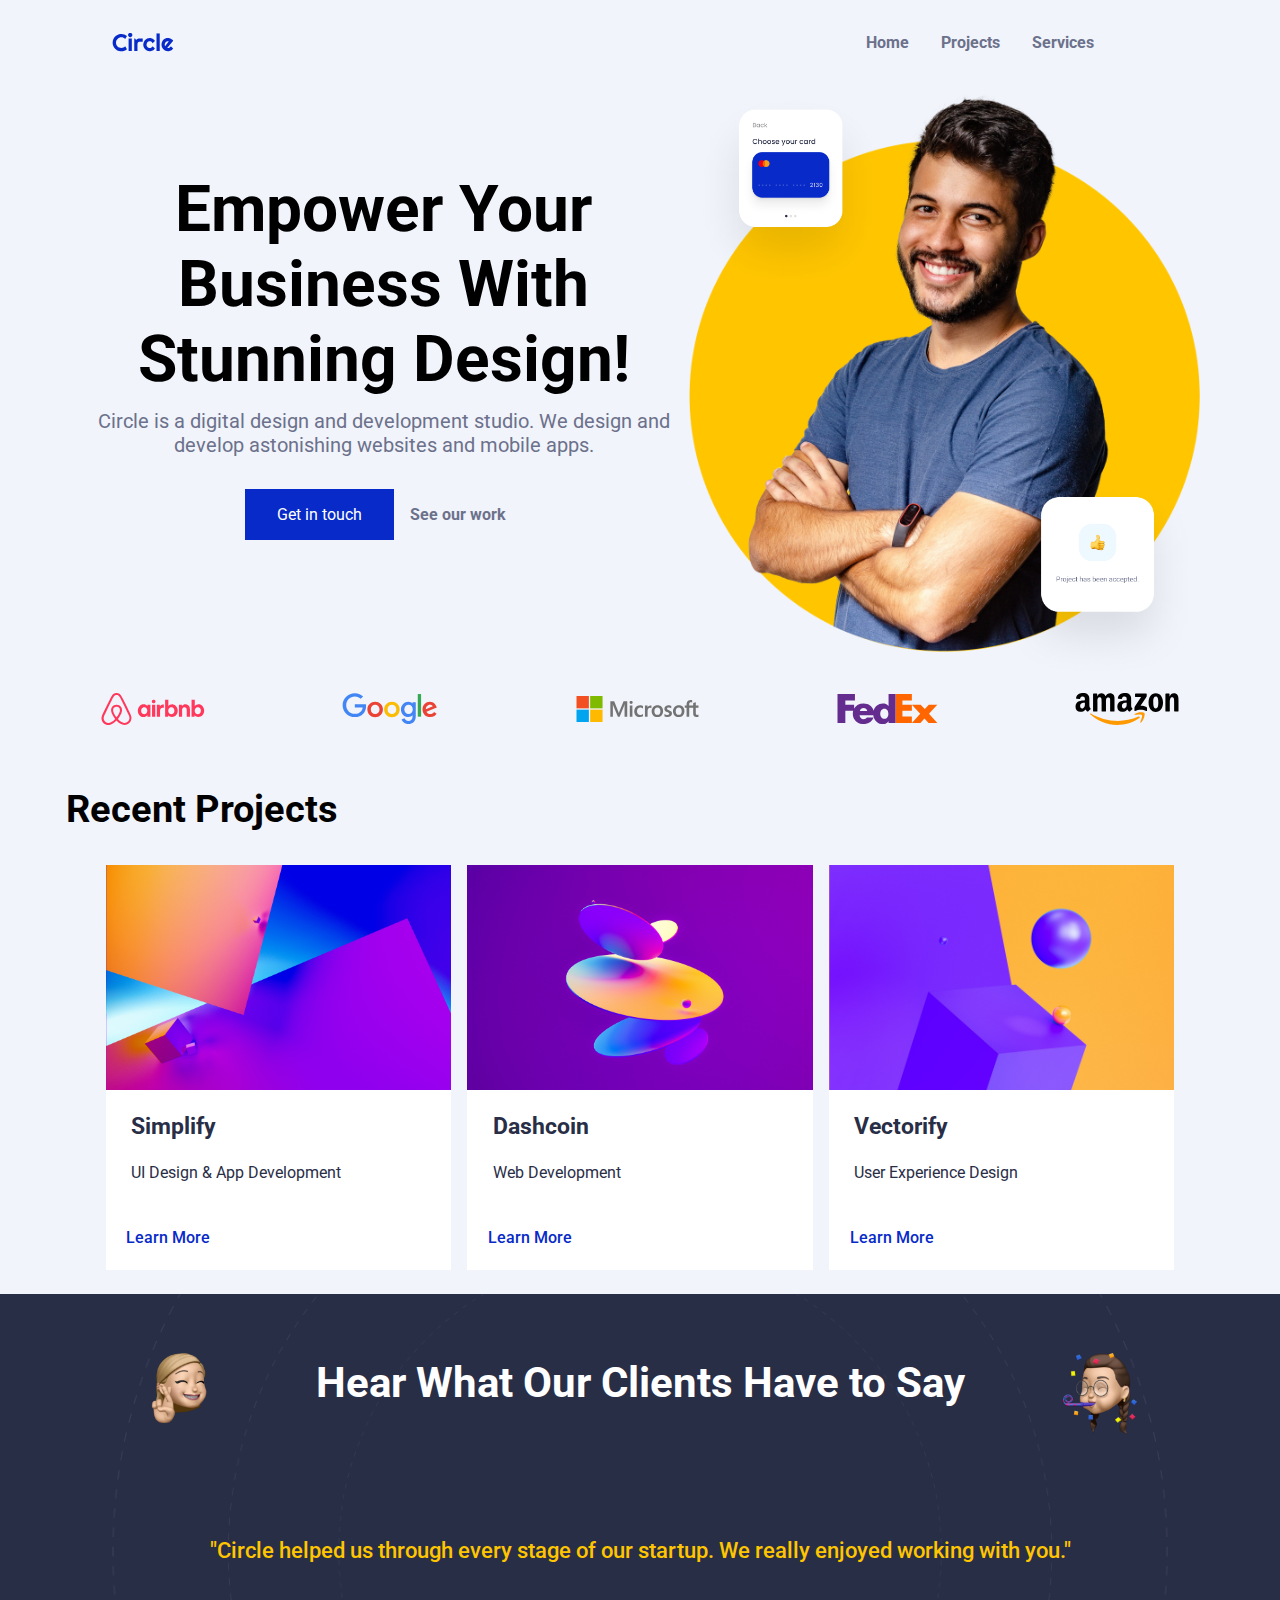
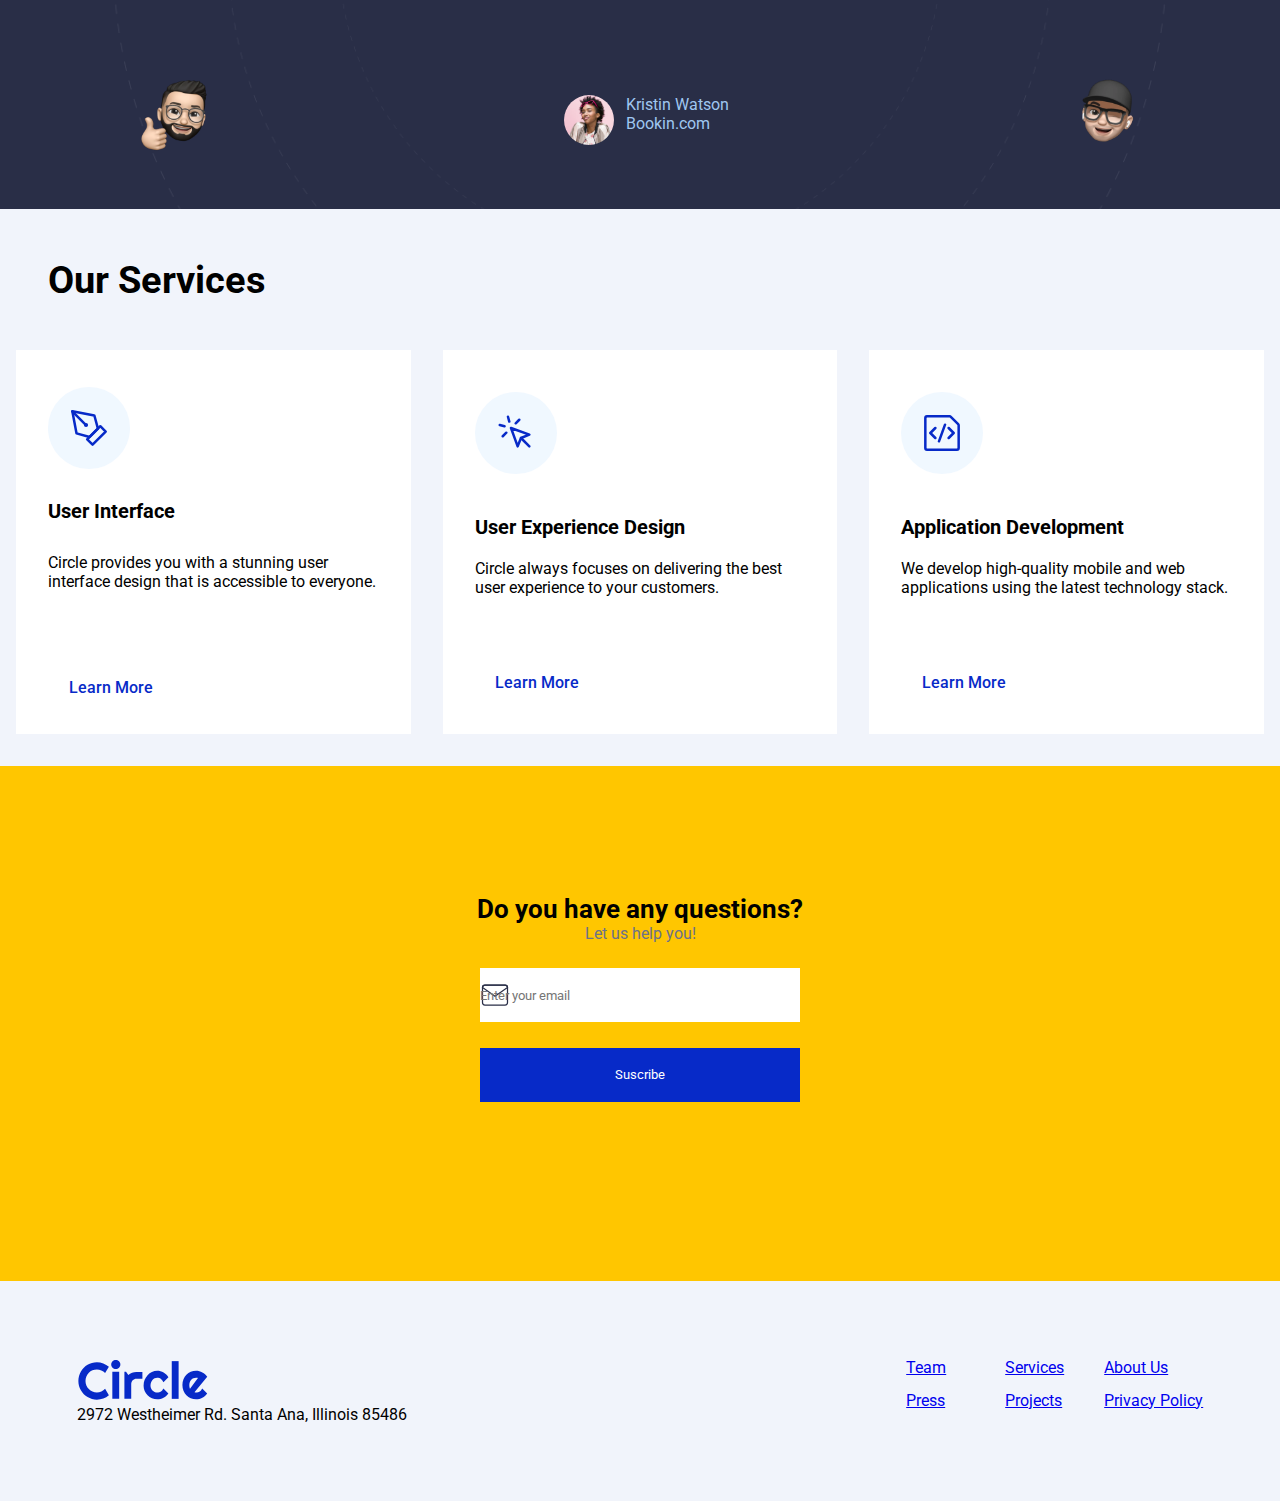
==== commit 1aa76309: "update mid responsive" ====
--- a/index.html
+++ b/index.html
@@ -4,7 +4,7 @@
     <meta charset="UTF-8">
     <meta http-equiv="X-UA-Compatible" content="IE=edge">
     <meta name="viewport" content="width=device-width, initial-scale=1.0">
-    <link rel="stylesheet" href="./style.css">
+    <link rel="stylesheet" href="./style copy.css">
     <link rel="stylesheet" href="https://fonts.googleapis.com/css?family=Roboto:300,regular,500,700" media="all">
     <link rel="preconnect" href="https://fonts.googleapis.com/" />
     <link rel="preconnect" href="https://fonts.gstatic.com/" crossorigin />
@@ -44,10 +44,11 @@
                 Circle is a digital design and development studio. We design and develop astonishing websites and mobile apps.
         </div>
         <div class="hero-buttons">
-            <a class ="see-ourwork-click" href="#">See our work</a>
             <div class="touch-button">
                 <a href="#">Get in touch</a>
             </div>
+            <a class ="see-ourwork-click" href="#">See our work</a>
+            
         </div>
 
         <div class="hero-images"></div>
@@ -64,10 +65,10 @@
 <div class="section wf-section">
     <div class="container logo">
                 <div class="grid-logos">
-                    <div><img src="./project-assets/logos/airbnb-logo.svg" loading="lazy" alt=""></div>
-                    <div><img src="./project-assets/logos/google-logo.svg" loading="lazy" alt=""></div>
-                    <div><img src="./project-assets/logos/microsoft-logo.svg" loading="lazy" alt=""></div>
-                    <div><img src="./project-assets/logos/fedex-logo.svg" loading="lazy" alt=""></div>
+                    <div class="div1"><img src="./project-assets/logos/airbnb-logo.svg" loading="lazy" alt=""></div>
+                    <div class="div2"><img src="./project-assets/logos/google-logo.svg" loading="lazy" alt=""></div>
+                    <div class="div3"><img src="./project-assets/logos/microsoft-logo.svg" loading="lazy" alt=""></div>
+                    <div class="div4"><img src="./project-assets/logos/fedex-logo.svg" loading="lazy" alt=""></div>
                     <div><img id="amazon" src="./project-assets/logos/amazon-logo.svg" loading="lazy" alt=""></div>
                 </div>
     </div>
--- a/style copy.css
+++ b/style copy.css
@@ -0,0 +1,785 @@
+* {
+    font-family: Roboto;
+    margin: 0;
+    padding: 0;
+}
+
+body {
+    background-color: #F1F4FB;
+    margin: 0 auto; 
+    max-width: 1400px;
+}
+
+/****************************** START MOBILE ********************************************************/
+
+.contenedor-logo-circle {
+    flex-direction: column;
+    justify-content: center;
+    align-content: center;
+}
+
+/* .contenedor-nav {
+    flex-direction: column;
+} */
+
+.botones-central {
+    flex-direction: column;
+}
+
+.hero-container {
+    flex-direction: column;
+}
+
+.hero-text {
+    padding: 0;
+}
+.hero-card-1, .hero-card-2 {
+    display: none;
+}
+
+.grid-logos {
+    align-items: center;
+    align-content: center;
+    justify-content: space-between;
+    flex-direction: column;
+    padding: 2rem;
+}
+
+#amazon {
+    display: none;
+}
+
+.coleccion-de-proyectos {
+    flex-direction: column;
+    justify-content: center;
+    align-content: center;
+}
+
+.services-grid {
+    flex-direction: column;
+    align-content: center;
+    justify-content: space-between;
+    align-items: center;
+    align-content: center;
+    margin: 2vw 4vw;
+}
+
+
+/****************************** START PC ********************************************************/
+
+
+
+.contenedor-nav {
+    display: flex;
+    justify-content: space-between;
+    margin: 0 5rem;
+    padding: 0;
+}
+.contenedor-logo-circle {
+    display: flex;
+    justify-content: space-between;
+    align-items: center;
+    padding: 2em 2em;
+
+}
+
+.botones-central {
+    padding: 0 8%;
+    display: flex;
+    flex-wrap: wrap;
+    justify-content: center;
+    align-items: center;
+    margin:0;
+}
+
+.botones-central a {
+    font-weight: bold;
+    padding: 0 1em;
+    display: inline-block;
+    text-decoration: none;
+    color: #6C718B
+}
+
+.contenedor-boton-contacta {
+    text-align: center;
+    background: #072AC8;
+    width: 9em;
+    margin: 1em 2em;
+    padding: 1em 0;
+    display: none;
+
+}
+.boton-contacta {
+    color: white;
+    padding: 2% 3%;
+    text-decoration: none;
+}
+
+.contenedor-main {
+    display: flex;
+    justify-content: space-between;
+    margin: 0 2%;
+    padding: 0;
+}
+.hero-container {
+    display: flex;
+    justify-content: center;
+    align-items: center;
+    margin: 0 5rem;
+    padding: 0em;
+}
+
+.hero-text {
+    padding: 10em 5em;
+    padding: 4em 0;
+    margin: 0 ;
+}
+
+.hero-text h1 {
+    text-align: center;
+    font-size: 2.2em;
+    padding-bottom: 2%;
+    margin: 0
+}
+
+.hero-description {
+    font-size: 19px;
+    text-align: center;
+    color: #6C718B
+}
+
+.hero-buttons {
+    display: flex;
+    justify-content: center;
+    align-items: center;
+    text-align: center;
+    padding: 2em 0;
+}
+
+.see-ourwork-click {
+    text-decoration: none;
+    padding: 0 1em;
+    color: #6C718B;
+    font-weight: bold;
+}
+
+.touch-button {
+    background-color: #072AC8;
+    padding: 1em 2em;
+}
+
+.touch-button a {
+    color: white;
+    text-decoration: none;
+}
+
+.hero-image {
+    position: relative;
+    padding: 0em;
+    margin: 0em;
+}
+
+.hero-image-main {
+    width: 100%;
+    padding: 0;
+}
+
+.hero-card-1 {
+    width: 40%;
+    position: absolute;
+}
+
+.hero-card-2 {
+    width: 40%;
+    position: absolute;
+    bottom: -20px;
+    right: 0;
+}
+
+.seccion-proyectos h2 {
+    font-size: 3vw;
+    font-weight: bold;
+    margin: 2vw;
+}
+
+.coleccion-de-proyectos {
+        display: grid; 
+        grid-template-columns: 1fr; 
+        grid-template-rows: 1fr 1fr 1fr; 
+        gap: 0px 0px; 
+        grid-template-areas: 
+}
+
+.background-card1 {
+    background-image: url('./project-assets/projects-section/1.jpg');
+    width: 100%;
+    height: 25vh;
+    background-size: cover;
+    background-position: center;
+}
+
+.background-card2 {
+    background-image: url('./project-assets/projects-section/2.jpg');
+    width: 100%;
+    height: 25vh;
+    background-size: cover;
+    background-position: center;
+}
+
+.background-card3 {
+    background-image: url('./project-assets/projects-section/3.jpg');
+    width: 100%;
+    height: 25vh;
+    background-size: cover;
+    background-position: center;
+}
+
+.project-card {
+    margin: 0.5rem;
+}
+.grid-logos {
+    text-align: center;
+    display: grid; 
+    grid-auto-columns: 1fr; 
+    grid-template-columns: 1fr 1fr; 
+    grid-template-rows: 1fr 1fr; 
+    gap: px 0px; 
+    grid-template-areas: 
+  }
+
+.project-card-text {
+    display: flex;
+    flex-direction: column;
+    justify-content: center;
+    align-content: left;
+    align-content: left;
+    background-color: white;
+    color: #292e47;
+    height: 20vh;
+    padding: 2rem;
+
+}
+
+.project-card-title {
+    line-height: 2em;
+    font-size: 23px;
+    font-weight: bold;
+    text-align: left;
+    padding: 1vw 2vw;
+}
+
+.project-card-subtitle {
+    text-align: left;
+    padding: 0vw 2vw 2vw;
+}
+
+.project-link {
+    color: #072ac8;
+    text-decoration: none;
+    font-weight: 500;
+    margin: 1.3em;
+    /* padding: 1em; */
+}
+
+
+.service-header {
+    margin: 0 5rem;
+}
+
+.projects-headings {
+    font-size: 3vw;
+    font-weight: bold;
+    margin: 3rem; 
+}
+.services-grid {
+    display: flex;
+    flex-direction: row;
+    justify-content: space-between;
+    align-items: center;
+    align-content: center;
+    padding: 0;
+    margin: 2rem 0rem;
+
+}
+
+.service-card {
+    display: flex;
+    flex-direction: column;
+    align-items: flex-start;
+    align-content: flex-start;
+    background-color: white;
+    justify-content: space-around;
+    padding: 2rem 2rem;
+    margin: 0 2rem 3rem;
+    width: 80rem;
+    height: 20rem;
+    min-height: 250px;
+    min-width: 320px;
+}
+
+.project-title {
+    display: flex;
+    justify-content: center;
+    flex-direction: column;
+    align-content: left;
+    font-weight: bold;
+    font-size: 20px;
+    /* padding: 1em; */
+    margin: 1em 0;
+}
+
+.service-icon1 {
+    background-image: url(./project-assets/services-section/icons/1.svg);
+    background-color: aliceblue;
+    width: 50px;
+    height: 50px;
+    border-radius: 50%;
+    background-position: 50% 50%;
+    background-size: 40px;
+    background-repeat: no-repeat;
+    padding: 1em;
+    /* margin: 0 1em; */
+}
+
+.service-icon2 {
+    background-image: url(./project-assets/services-section/icons/2.svg);
+    background-color: aliceblue;
+    width: 50px;
+    height: 50px;
+    border-radius: 50%;
+    background-position: 50% 50%;
+    background-size: 40px;
+    background-repeat: no-repeat;
+    padding: 1em;    
+    /* margin: 0 1em; */
+}
+
+.service-icon3 {
+    background-image: url(./project-assets/services-section/icons/3.svg);
+    background-color: aliceblue;
+    width: 50px;
+    height: 50px;
+    border-radius: 50%;
+    background-position: 50% 50%;
+    background-size: 40px;
+    background-repeat: no-repeat;
+    padding: 1em;
+    /* margin: 0 1em; */
+}
+
+.service-text {
+    display: flex;
+    flex-direction: column;
+    align-items: left;
+    align-content: left;
+    justify-content: left;
+}
+
+.testimonials-grill {
+    display: flex;
+    flex-direction: column;
+    align-items: center;
+    background-image: url(./project-assets/testimonial-section/orbit.png);
+    background-size: cover;
+    background-repeat: no-repeat;
+    background-position: center;
+    background-color: #292e47;
+    position: relative;
+    /* display: flex;
+    flex-direction: column;
+    justify-content: space-around;
+    align-items: center;
+    align-content: center;
+    background-image: url(./project-assets/testimonial-section/orbit.png);
+    background-size: cover;
+    background-repeat: none;
+    background-position: center;
+    background-color: #292e47;
+    padding: 7vw;
+    margin: 0 5rem;
+    position: relative; */
+}
+
+
+.testimonials-grill h1 {
+    color: white;
+    font-size: 42px;
+    text-align: center;
+    margin: 4rem 0;
+    padding: 0 10rem;
+}
+
+.testimonials-grill h2 {
+    color:#ffc600;
+    font-size: 22px;
+    text-align: center;
+    margin: 4rem 0;
+    padding: 0 7rem;
+    font-weight: 500;
+    line-height: 2rem;
+}
+
+.testimonials-grill > div {
+    display: flex;
+    flex-direction: row;
+    margin: 4rem auto;
+}
+
+.testimonials-grill img {
+    width: 10rem;
+    position: absolute;
+    display: none;
+}
+
+.emoji1 {
+    top: 9%;
+    left: 10%;
+}
+
+.emoji2 {
+    bottom: 9%;
+    right: 10%;
+}
+
+.emoji3 {
+    top: 9%;
+    right: 10%;
+
+}
+
+.emoji4 {
+    bottom: 9%;
+    left: 10%;
+}
+
+.container-de-proyectos {
+    padding: 0;
+    margin: 1rem 2.5rem;
+}
+
+.flex-kris {
+    display: flex;
+    flex-direction: row;
+    justify-content: center;
+}
+
+.kris {
+    width: 50px;
+    height: 50px;
+    border-radius: 50%;
+    background-image: url(./project-assets/testimonial-section/profile.png);
+    background-position: 50% 50%;
+    background-size: cover;
+    background-repeat: no-repeat;
+    padding: 0;
+    margin: 0 1vw;
+}
+
+.kris-box {
+    display: flex;
+
+}
+.kristine2 {
+    padding: 0;
+    margin: 0;
+    color: rgb(159, 198, 240);
+}
+
+.kristine2 a {
+    padding: 0;
+    margin: 0;
+    color: rgb(255, 255, 255);
+    text-decoration: none;
+}
+
+
+
+.service-card {
+    display: flex;
+    flex-direction: column;
+    align-items: flex-start;
+    align-content: flex-start;
+    background-color: white;
+    justify-content: space-around;
+    padding: 2rem 2rem;
+    margin: 0 1rem;
+    width: 80rem;
+    height: 20rem;
+    min-height: 250px;
+    min-width: 320px;
+}
+
+.project-title {
+    display: flex;
+    justify-content: center;
+    flex-direction: column;
+    align-content: left;
+    font-weight: bold;
+    font-size: 20px;
+    /* padding: 1em; */
+    margin: 1em 0;
+}
+
+.service-icon1 {
+    background-image: url(./project-assets/services-section/icons/1.svg);
+    background-color: aliceblue;
+    width: 50px;
+    height: 50px;
+    border-radius: 50%;
+    background-position: 50% 50%;
+    background-size: 40px;
+    background-repeat: no-repeat;
+    padding: 1em;
+    /* margin: 0 1em; */
+}
+
+.service-icon2 {
+    background-image: url(./project-assets/services-section/icons/2.svg);
+    background-color: aliceblue;
+    width: 50px;
+    height: 50px;
+    border-radius: 50%;
+    background-position: 50% 50%;
+    background-size: 40px;
+    background-repeat: no-repeat;
+    padding: 1em;    
+    /* margin: 0 1em; */
+}
+
+.service-icon3 {
+    background-image: url(./project-assets/services-section/icons/3.svg);
+    background-color: aliceblue;
+    width: 50px;
+    height: 50px;
+    border-radius: 50%;
+    background-position: 50% 50%;
+    background-size: 40px;
+    background-repeat: no-repeat;
+    padding: 1em;
+    /* margin: 0 1em; */
+}
+
+.service-text {
+    display: flex;
+    flex-direction: column;
+    align-items: left;
+    align-content: left;
+    justify-content: left;
+}
+
+
+
+.project-description {
+    /* padding: 1em; */
+    height: 50px;
+    margin-bottom: 4em;
+}
+
+.footer-box {
+    display: flex;
+    flex-direction: column;
+    justify-content: space-between;
+    align-items: center;
+    align-content: center;
+}
+
+.contenedor-footer {
+    background-color: #ffc600;
+    display: flex;
+    flex-direction: row;
+    justify-content: center;
+    padding: 10vw 25vw;
+}
+
+.container-footer-form {
+    display: flex;
+    flex-direction: column;
+    justify-content: space-around;
+    align-items: center;
+    align-content: center;
+}
+.cajon-formulario {
+    text-align: center;
+    display: grid; 
+    grid-template-columns: 1fr; 
+    grid-template-rows: 1fr 1fr; 
+    gap: 0px 0px; 
+    grid-template-areas: 
+}
+
+.container-bajo-footer {
+    display: flex;
+    justify-content: space-between;
+    flex-direction: row;
+    padding: 6vw;
+}
+
+.footer-content-logo img{
+    width: 40%;
+}
+
+/* .footer-links {
+    display: flex;
+    justify-content: space-around;
+    flex-direction:column;
+} */
+
+.footer-links {
+    display: grid;
+    grid-auto-columns: 1fr;
+    grid-template-columns: 1fr 1fr 1fr;
+}
+
+.footer-content {
+    padding: 1vw;
+}
+.footer-content-address {
+    line-height: 1.5vw;
+}
+
+.cta-heading {
+    font-size: 2vw;
+}
+
+.cta-subtitle {
+    color: #6C718B;
+}
+
+.entra-email input {
+    background-image: url(./project-assets/newsletter/icon/mail.svg);
+    background-position:left;
+    background-repeat: no-repeat;
+    width: 20rem;
+    height: 6vh;
+    border: 0;
+    margin: 2vw 1vw;
+}
+
+.suscribe-btn input {
+    background-color: #072AC8;
+    color: white;
+    text-decoration: none;
+    border: 0;
+    width: 20rem;
+    height: 6vh;
+}
+
+
+/********** responsive para tablet ****************/
+@media (min-width: 769px) {
+
+    /* body {
+        background-color: red;
+    } */
+    .hero-container {
+    flex-direction: column;
+    }
+
+    .hero-card-1, .hero-card-2 {
+        display: inline-block;
+    }
+
+    .testimonials-grill img {
+        display: inline-block;
+        width: 6rem;
+    }
+}
+
+@media (min-width: 992px) {
+    /* body {
+        background-color: red;
+    } */
+
+.botones-central {
+    flex-direction: row;
+}
+
+.hero-text h1 {
+    font-size: 4em;
+}
+
+.hero-description {
+    font-size: 20px;
+
+}
+.hero-container {
+    flex-direction: row;
+    }
+
+#amazon {
+    display: inline-block;
+}
+
+.coleccion-de-proyectos {
+    display: flex;
+    flex-direction: row;
+    justify-content: center;
+    align-content: center;
+}
+.grid-logos {
+    display: flex;
+    flex-direction: row;
+    justify-content: space-around;
+}
+.background-card1 {
+    background-image: url('./project-assets/projects-section/1.jpg');
+    width: 27vw;
+    height: 25vh;
+    background-size: cover;
+    background-position: center;
+}
+
+.background-card2 {
+    background-image: url('./project-assets/projects-section/2.jpg');
+    width: 27vw;
+    height: 25vh;
+    background-size: cover;
+    background-position: center;
+}
+
+.background-card3 {
+    background-image: url('./project-assets/projects-section/3.jpg');
+    width: 27vw;
+    height: 25vh;
+    background-size: cover;
+    background-position: center;
+}
+.project-card {
+    margin: 0.5rem;
+}
+.project-card-text {
+    display: flex;
+    flex-direction: column;
+    justify-content: center;
+    align-content: left;
+    align-content: left;
+    background-color: white;
+    color: #292e47;
+    width: 27vw;
+    height: 20vh;
+    padding: 0;
+}
+
+.project-card-title {
+    line-height: 2em;
+    font-size: 23px;
+    font-weight: bold;
+    text-align: left;
+    padding: 1vw 2vw;
+}
+
+.project-card-subtitle {
+    text-align: left;
+    padding: 0vw 2vw 2vw;
+}
+
+.project-link {
+    color: #072ac8;
+    text-decoration: none;
+    font-weight: 500;
+    margin: 1.3em;
+    /* padding: 1em; */
+}
+
+
+}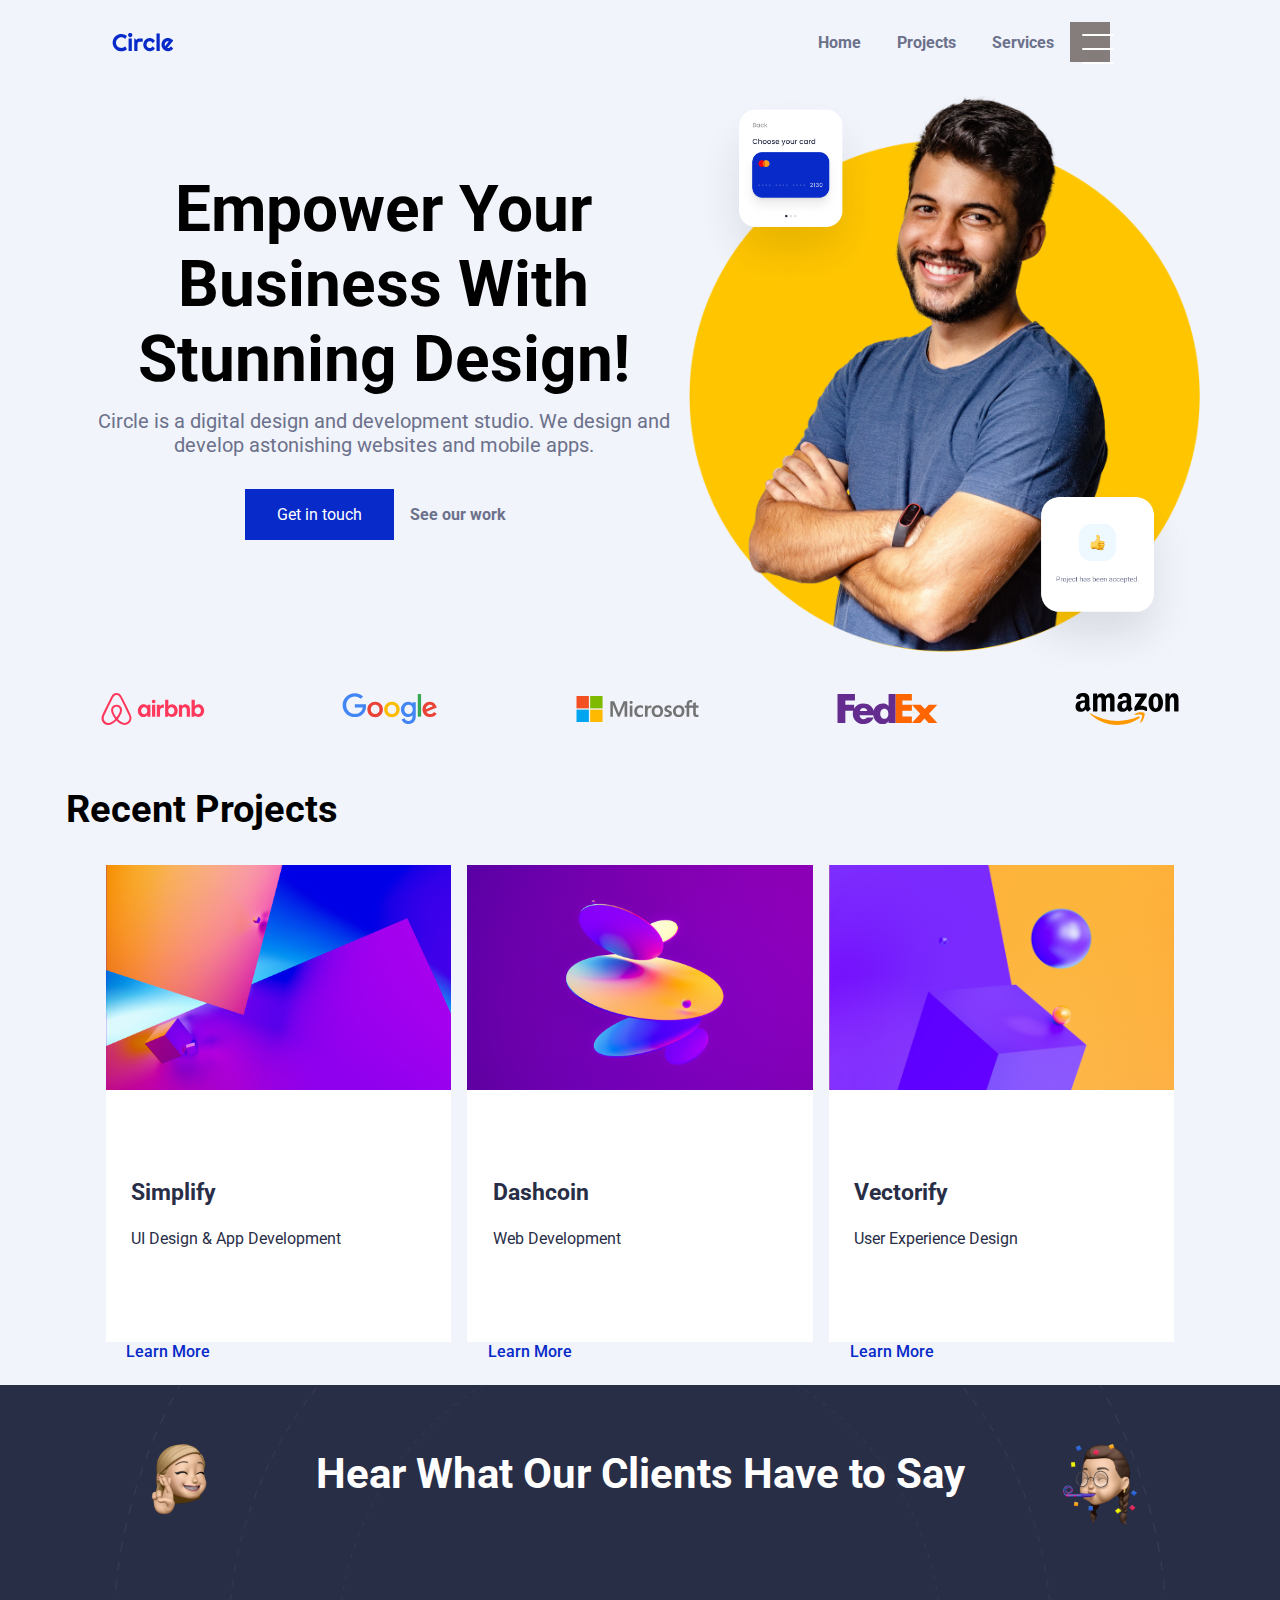
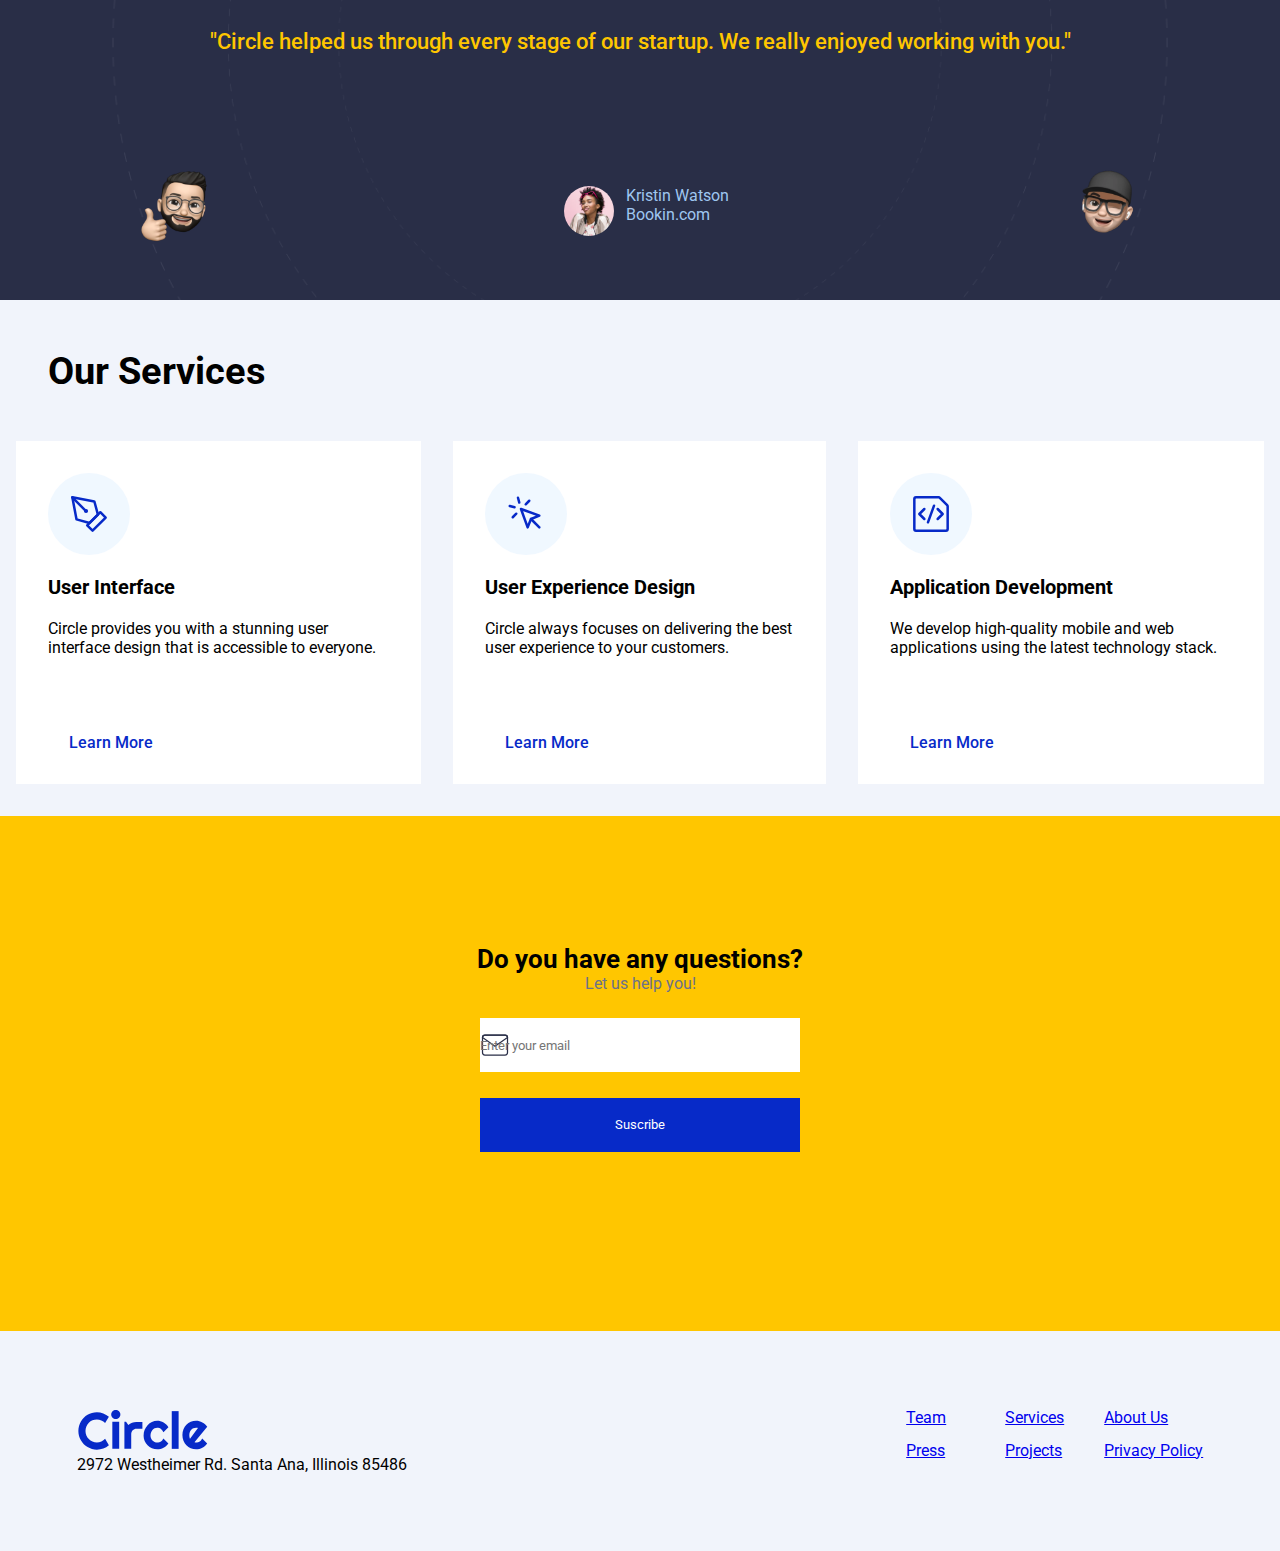
==== commit 4b8d3805: "update" ====
--- a/index.html
+++ b/index.html
@@ -12,21 +12,26 @@
     <title>Circle Agency</title>
 </head>
 <body>
-    <!-- SECCION HEADER -->
+<!-- SECCION HEADER -->
+
 <div class="contenedor-nav">
     <div class="contenedor-logo-circle">
         <img src="./project-assets/logos/circle.svg" />
         <a href="#" class="navbar-logo w-nav-brand"></a>
     </div>    
     <nav role="navigation" class="botones-central">
+        <div class="nav-menu">
         <a href="/">Home</a>
         <a href="#">Projects</a>
         <a href="#">Services</a>
+    </div>
+
         <div class="hamburger">
             <span class="bar"></span>
             <span class="bar"></span>
             <span class="bar"></span>
         </div>
+
     </nav>
 
     <div class="contenedor-boton-contacta">
@@ -34,6 +39,7 @@
     </div>
 </div>
 
+<!---->
 <div class="w-nav-overlay" data-wf-ignore="" id="w-nav-overlay-0" style="display: none;"></div>
 
 <!-- SECCION MAIN -->
@@ -83,30 +89,33 @@
 
             <div class="project-card">
                 <div class="background-card1"></div>
-                <div class="project-card-text">
+                <div id="output1" class="project-card-text">
                     <div class="project-card-title">Simplify</div>
                     <div class="project-card-subtitle">UI Design & App Development</div>
-                    <a href="#" target="_blank" class="project-link">Learn More</a>
-                </div>
+                    
+                </div>
+                <a href="./simplify.html" target="_blank" class="project-link">Learn More</a>
             </div>
 
 
             <div class="project-card">
                 <div class="background-card2"></div>
-                <div class="project-card-text">
+                <div id="output2" class="project-card-text">
                     <div class="project-card-title">Dashcoin</div>
                     <div class="project-card-subtitle">Web Development</div>
-                    <a href="#" target="_blank" class="project-link">Learn More</a>
-                </div>
+                   
+                </div>
+                <a href="#" target="_blank" class="project-link">Learn More</a>
             </div>
 
             <div class="project-card">
                 <div class="background-card3"></div>
-                <div class="project-card-text">
+                <div id="output3" class="project-card-text">
                     <div class="project-card-title">Vectorify</div>
                     <div class="project-card-subtitle">User Experience Design</div>
-                    <a href="#" target="_blank" class="project-link">Learn More</a>
-                </div>
+                    
+                </div>
+                <a href="#" target="_blank" class="project-link">Learn More</a>
             </div>
             
         </div>
@@ -213,7 +222,8 @@
 </div>
 
 
-    <script src="./index.js"></script>
+    <script src="./scripts/api-get.js"></script>
+    <script src="./scripts/MenuHamburger.js"></script>
 
 </body>
 </html>--- a/style copy.css
+++ b/style copy.css
@@ -18,9 +18,87 @@
     align-content: center;
 }
 
+.hamburger {
+    width: 40px;
+    height: 40px;
+    background: rgb(133, 124, 124);
+}
+.active{
+    background: rgb(189, 175, 189);
+}
+
+.active-nav{
+    position:relative;
+    display: flex;
+    top: 140px; 
+}
+
+.bar {
+    display: block;
+    background-color: white;
+    height: 2px;
+    width: 32px;
+    margin: 12px;
+    border-radius: 2px;
+}
+
 /* .contenedor-nav {
     flex-direction: column;
 } */
+
+.container-formulario {
+    margin: 0 4rem;
+}
+
+.caja1-form {
+        display: flex;
+        flex-direction: column;
+        justify-content: space-between;
+}
+
+.caja2-form {
+        display: flex;
+        flex-direction: column;
+        justify-content: space-between;
+        align-content: center;
+        align-items: center;
+}
+
+.caja-email {
+    width: -webkit-fill-available;
+    margin-left: 0;
+}
+
+.caja-phone {
+        width: -webkit-fill-available;
+        margin-left: 0;
+}
+
+.caja3-form {
+        display: flex;
+        flex-direction: column;
+        justify-content: space-between;
+}
+
+.container-formulario [type=text], select, textarea {
+        width: 100%; /* Full width */
+        padding: 12px; /* Some padding */ 
+        border: 0px solid #ccc; /* Gray border */
+        border-radius: 4px; /* Rounded borders */
+        box-sizing: border-box; /* Make sure that padding and width stays in place */
+        margin-top: 6px; /* Add a top margin */
+        margin-bottom: 16px; /* Bottom margin */
+        resize: vertical /* Allow the user to vertically resize the textarea (not horizontally) */
+}
+.container-formulario [type=submit] {
+background-color: #072AC8;
+color: white;
+padding: 1.5rem 5rem;
+border: none;
+cursor: pointer;
+width: 100%;
+margin-bottom: 3rem;
+}
 
 .botones-central {
     flex-direction: column;
@@ -49,6 +127,10 @@
     display: none;
 }
 
+.card {
+    width: 100%;
+}
+
 .coleccion-de-proyectos {
     flex-direction: column;
     justify-content: center;
@@ -62,6 +144,34 @@
     align-items: center;
     align-content: center;
     margin: 2vw 4vw;
+}
+
+.container-project-simplify {
+    display: flex;
+    flex-direction: column;
+    justify-content: left;
+    align-content: left: ;
+    align-items: left: ;
+}
+
+.contenedor-simplify-headers {
+    margin-bottom: 2rem;
+}
+.contenedor-simplify-headers h1 {
+    font-size: 3rem;
+}
+
+.contenedor-simplify-headers h3 {
+    font-size: 1.5rem;
+    color: #898a8e;
+}
+
+.container-project-simplify {
+    margin: 1rem 3rem;
+}
+
+.imagen-cabecera-simplify {
+    margin-bottom: 2rem;
 }
 
 
@@ -255,7 +365,7 @@
     align-content: left;
     background-color: white;
     color: #292e47;
-    height: 20vh;
+    height: 30vh;
     padding: 2rem;
 
 }
@@ -277,7 +387,8 @@
     color: #072ac8;
     text-decoration: none;
     font-weight: 500;
-    margin: 1.3em;
+    margin: 0em;
+    padding: 1rem 0;
     /* padding: 1em; */
 }
 
@@ -310,11 +421,11 @@
     background-color: white;
     justify-content: space-around;
     padding: 2rem 2rem;
-    margin: 0 2rem 3rem;
-    width: 80rem;
+    margin:  2rem 3rem;
+    /* width: 80rem;
     height: 20rem;
     min-height: 250px;
-    min-width: 320px;
+    min-width: 320px; */
 }
 
 .project-title {
@@ -503,10 +614,10 @@
     justify-content: space-around;
     padding: 2rem 2rem;
     margin: 0 1rem;
-    width: 80rem;
+    /* width: 80rem;
     height: 20rem;
     min-height: 250px;
-    min-width: 320px;
+    min-width: 320px; */
 }
 
 .project-title {
@@ -607,6 +718,10 @@
     grid-template-areas: 
 }
 
+.container-formulario input, textarea {
+    background-color: rgb(224, 222, 222);
+}
+
 .container-bajo-footer {
     display: flex;
     justify-content: space-between;
@@ -683,6 +798,15 @@
         display: inline-block;
         width: 6rem;
     }
+
+    .caja2-form {
+        display: flex;
+        flex-direction: row;
+    }
+
+    .caja-phone {
+        padding-left: 2rem;
+    }
 }
 
 @media (min-width: 992px) {
@@ -756,7 +880,7 @@
     background-color: white;
     color: #292e47;
     width: 27vw;
-    height: 20vh;
+    height: 28vh;
     padding: 0;
 }
 
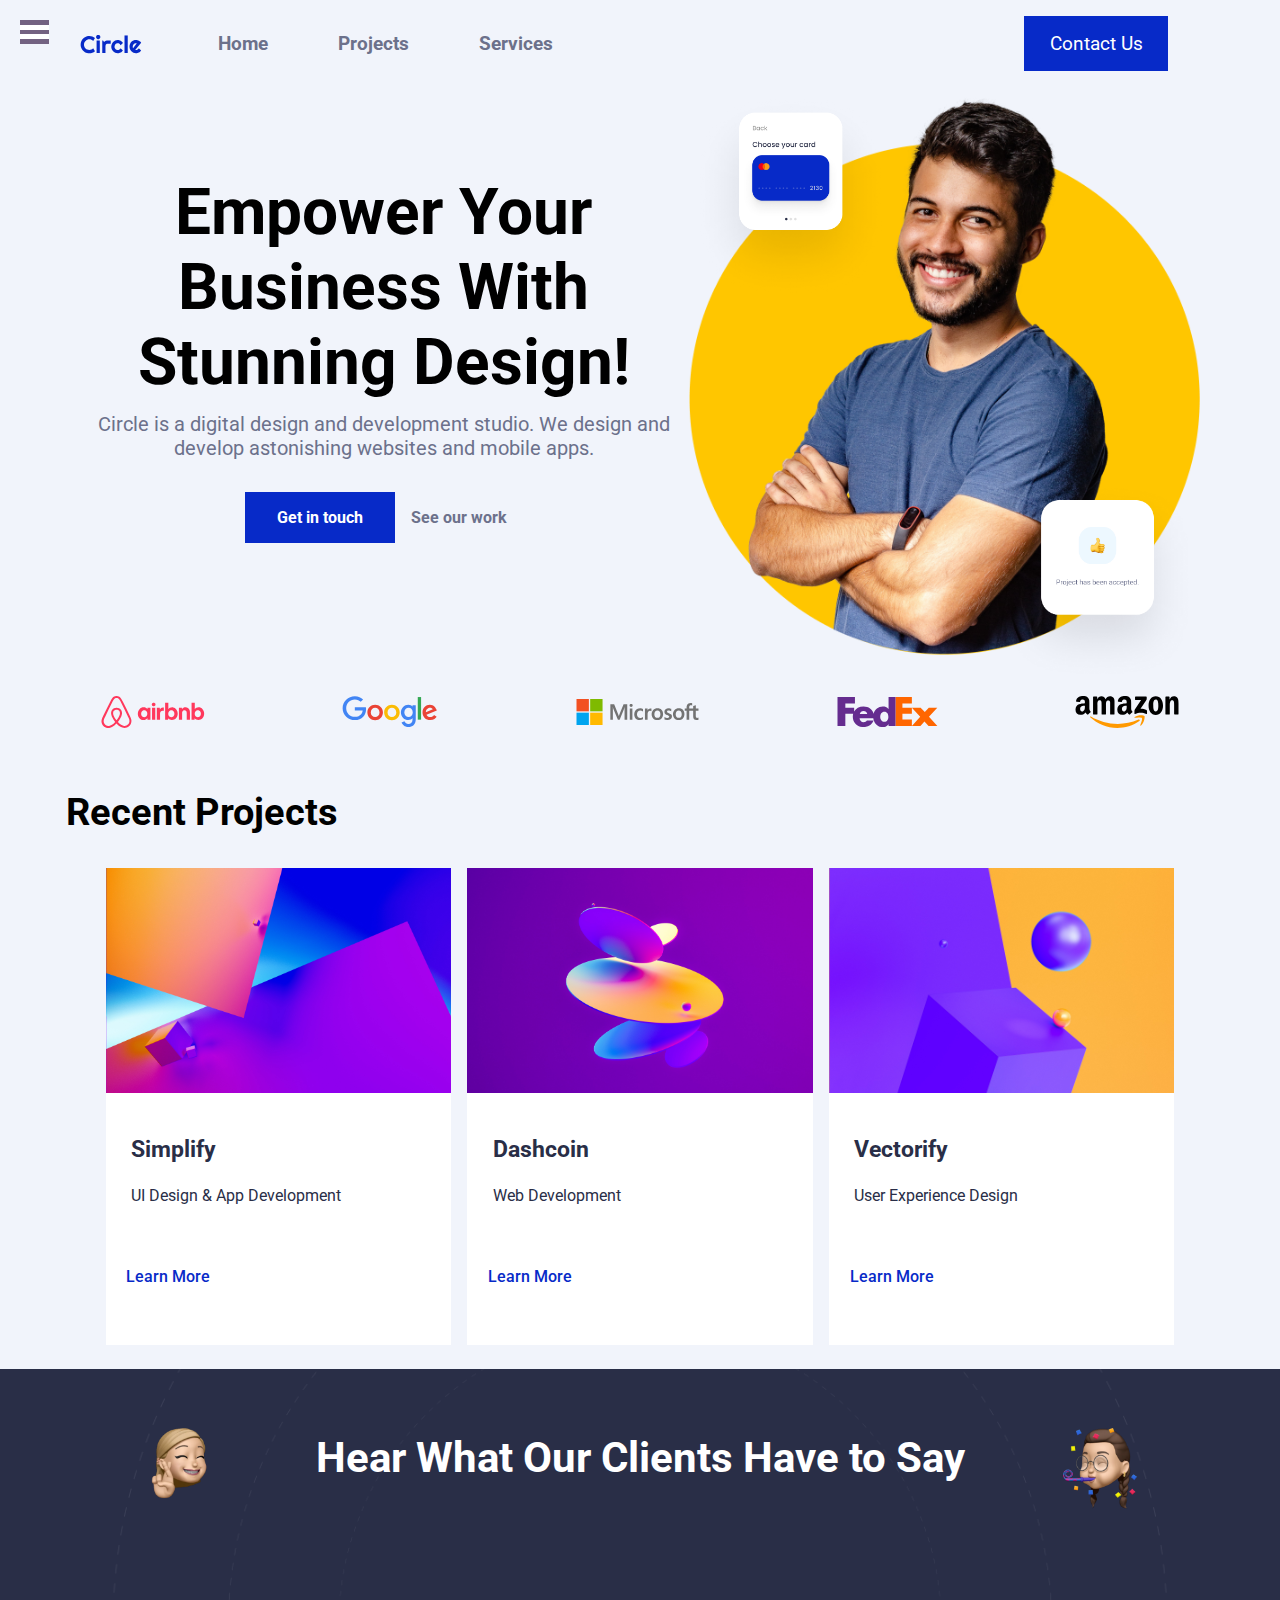
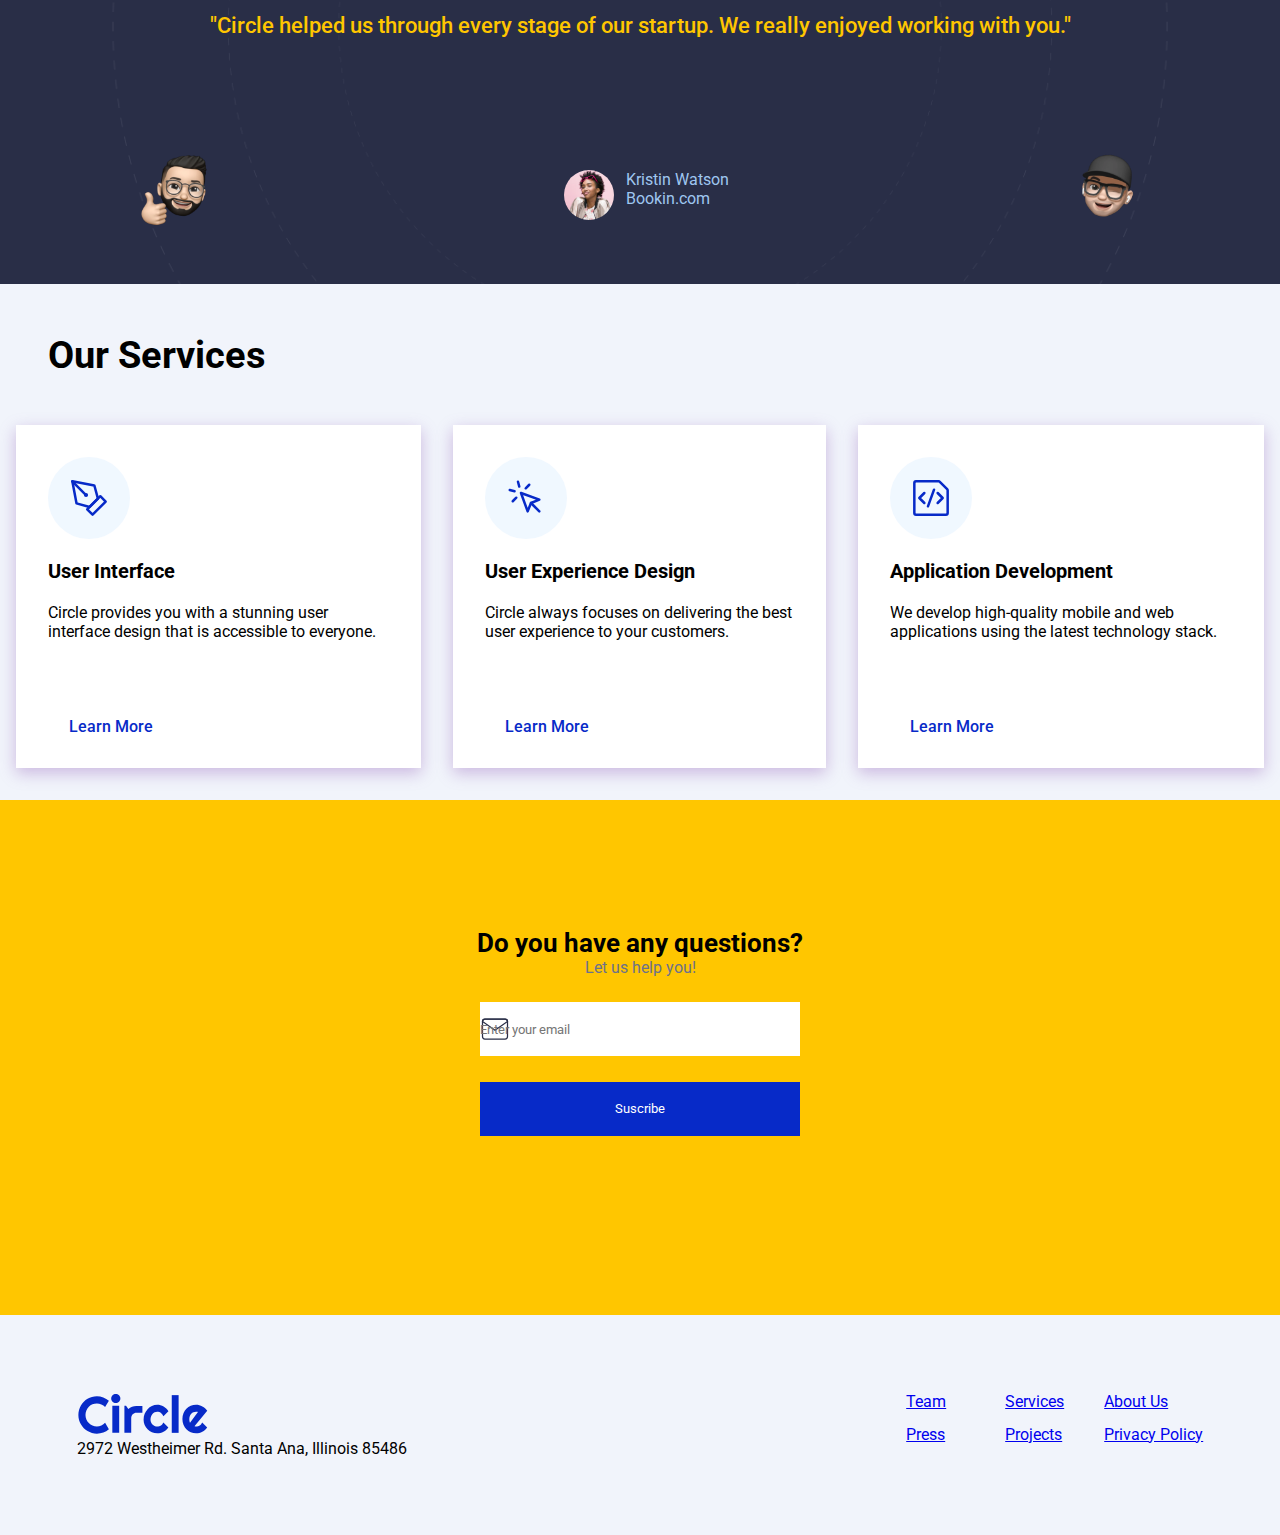
==== commit 1cdce7c0: "update" ====
--- a/index.html
+++ b/index.html
@@ -15,31 +15,46 @@
 <!-- SECCION HEADER -->
 
 <div class="contenedor-nav">
-    <div class="contenedor-logo-circle">
-        <img src="./project-assets/logos/circle.svg" />
-        <a href="#" class="navbar-logo w-nav-brand"></a>
-    </div>    
-    <nav role="navigation" class="botones-central">
-        <div class="nav-menu">
-        <a href="/">Home</a>
-        <a href="#">Projects</a>
-        <a href="#">Services</a>
-    </div>
-
-        <div class="hamburger">
-            <span class="bar"></span>
-            <span class="bar"></span>
-            <span class="bar"></span>
-        </div>
-
-    </nav>
+    
+    <img src="./project-assets/logos/circle.svg" />
+    
+    <!-- ok-->
+        <nav class="botones-central">
+            <ul>
+                <li><a href="/index.html">Home</a></li>
+                <li><a href="./simplify.html" target="_blank">Projects</a></li>
+                <li><a href="#">Services</a></li>
+            </ul>
+        </nav>
+    <!-- ok-->
+    <input type="checkbox" id="hamburger-input" class="burger-shower" />
+    <label id="hamburger-menu" for="hamburger-input">
+      <nav id="sidebar-menu">
+        <h3>Menu</h3>
+        <ul>
+          <li><a href="/index.html">Home</a></li>
+          <li><a href="./simplify.html">Projects</a></li>
+          <li><a href="#">Services</a></li>
+   
+        </ul>
+      </nav>
+    </label>
+
+
+
+
+    <div class="overlay"></div>
 
     <div class="contenedor-boton-contacta">
-        <a href="/contact-us" class="boton-contacta">Contact Us</a>
-    </div>
-</div>
-
-<!---->
+
+    
+
+        <a href="./form.html" target="_blank" class="boton-contacta">Contact Us</a>
+    </div>
+
+    
+</div>
+
 <div class="w-nav-overlay" data-wf-ignore="" id="w-nav-overlay-0" style="display: none;"></div>
 
 <!-- SECCION MAIN -->
@@ -92,9 +107,9 @@
                 <div id="output1" class="project-card-text">
                     <div class="project-card-title">Simplify</div>
                     <div class="project-card-subtitle">UI Design & App Development</div>
-                    
-                </div>
-                <a href="./simplify.html" target="_blank" class="project-link">Learn More</a>
+                    <a href="./simplify.html" target="_blank" class="project-link">Learn More</a>
+
+                </div>
             </div>
 
 
@@ -103,9 +118,9 @@
                 <div id="output2" class="project-card-text">
                     <div class="project-card-title">Dashcoin</div>
                     <div class="project-card-subtitle">Web Development</div>
-                   
-                </div>
-                <a href="#" target="_blank" class="project-link">Learn More</a>
+                    <a href="#" target="_blank" class="project-link">Learn More</a>
+                </div>
+             
             </div>
 
             <div class="project-card">
@@ -113,9 +128,9 @@
                 <div id="output3" class="project-card-text">
                     <div class="project-card-title">Vectorify</div>
                     <div class="project-card-subtitle">User Experience Design</div>
-                    
-                </div>
-                <a href="#" target="_blank" class="project-link">Learn More</a>
+                    <a href="#" target="_blank" class="project-link">Learn More</a>
+                </div>
+                
             </div>
             
         </div>
--- a/style copy.css
+++ b/style copy.css
@@ -11,36 +11,271 @@
 }
 
 /****************************** START MOBILE ********************************************************/
-
+.botones-central {
+    visibility: hidden;
+    position: absolute;
+    top:
+}
+
+HTML CSSResult Skip Results Iframe
+EDIT ON
+@import url('https://fonts.googleapis.com/css2?family=Cabin&display=swap');
+
+body {
+  padding: 0px;
+  margin: 0px;
+  font-size: 20px;
+  min-height: 200vh;
+  font-family: 'Cabin', Sans-serif;
+}
+
+.overlay{
+    position: fixed;
+    top: 0;
+    left: 0;
+    width: 100%;
+    height: 100%;
+    opacity: 0;
+    visibility: hidden;
+    transition: opacity .35s, visibility .35s, height .35s;
+    overflow: hidden;
+    background: black;
+    z-index: -1;
+}
+
+#main-menu {
+  display: block;
+  height: 100px;
+  width: 100%;
+  background: #3D0E61;
+  margin: 0px;  
+  z-index: 9;
+}
+
+#main-menu ul {
+  max-width: 800px;
+  width: 100%;
+  height: 100%;
+  margin: 0px auto;
+  padding: 0px;
+  display: flex;
+  justify-content: space-evenly;
+  align-items: center;
+  z-index: 9;
+}
+
+#main-menu li {
+  list-style-type: none;
+  font-size: 2rem;
+}
+
+#main-menu a {
+  color: #B9FAF8;
+  font-size: 1.5rem;
+  text-decoration: none;
+}
+
+#main-menu a:hover {
+  text-decoration: underline;
+}
+
+#hamburger-input{
+  display: none;
+}
+
+#hamburger-menu {
+    position: absolute;
+    bottom: 5%;
+    top: 20px;
+    left: 20px;
+    width: 50px;
+    height: 50px;
+    display: none;
+    border: none;
+    padding: 0px;
+    margin: 0px;
+    font-family: 'Cabin', Sans-serif;
+    background: linear-gradient(
+      to bottom, 
+      #3D0E61, #3D0E61 20%, 
+      white 20%, white 40%, 
+      #3D0E61 40%, #3D0E61 60%, 
+      white 60%, white 80%, 
+      #3D0E61 80%, #3D0E61 100%
+    );
+}
+
+#hamburger-menu #sidebar-menu {
+    visibility: hidden;
+    position: fixed;
+    top: 0;
+    left: -250px;
+    width: 400px;
+    height: 100px;
+    background-color: #ffc600;
+    opacity: 0.9;
+    transition: 1s ease-in-out;
+    padding: 0px 2px;
+    box-sizing: border-box;
+}
+
+#hamburger-menu h3 {
+  color: black;
+  font-size: 2.2rem;
+}
+
+#hamburger-menu ul {
+  padding-left: 0px;
+}
+
+#hamburger-menu li {
+  list-style-type: none;
+  line-height: 3rem;
+}
+
+#hamburger-menu a {
+  color: rgb(56, 55, 55);
+  font-size: 1.3rem;
+  text-decoration: none;
+}
+
+#hamburger-menu a:hover {
+  text-decoration: underline;
+}
+
+#hamburger-input:checked + #hamburger-menu #sidebar-menu {
+    visibility: visible;
+    left: 0;
+}
+#hamburger-input:checked ~ .overlay{
+   visibility: visible;
+  opacity: 0.4;
+}
+
+
+.hamburger-menu {
+    width: 1rem;
+    height: 1rem;
+    display: flex;
+    flex-direction:column;
+    border: none;
+    padding: 0px;
+    margin: 20px;
+    background: linear-gradient(
+      to bottom, 
+      #13041f, #13041f 20%, 
+      white 20%, white 40%, 
+      #13041f 40%, #13041f 60%, 
+      white 60%, white 80%, 
+      #13041f 80%, #13041f 100%
+    );
+}
+
+#hamburger-menu {
+    width: 29px;
+    height: 24px;
+    display: block;
+    border: none;
+    background: linear-gradient(
+      to bottom, 
+      #736281, #736281 20%, 
+      white 20%, white 40%, 
+      #736281 40%, #736281 60%, 
+      white 60%, white 80%, 
+      #736281 80%, #736281 100%
+    );
+}
+
+.hamburger-menu .botones-central {
+    position: fixed;
+    top: 0;
+    left: -250px;
+    width: 200px;
+    height: 100%;
+    background-color: #736281;
+    padding: 0px 10px;
+    box-sizing: border-box;
+}
+
+
+/* Add a black background color to the top navigation */
+.contenedor-nav  {
+    display: flex;
+    align-content: center;
+    align-items: center;
+    justify-content: space-between;
+    flex-direction: row;
+}
+
+.contenedor-nav ul {
+    display: flex;
+    justify-content: space-between;
+    list-style: none;
+    list-style-type: none;
+    text-decoration: none;
+}
+
+.contenedor-nav li {
+    padding: 0 1rem;
+}
+
+.contenedor-nav a {
+   font-size: 1.2rem;
+}
+
+.project-card:hover {
+    transition: transform 2s, filter 1.5s ease-in-out;
+    transform-origin: center center;
+    filter: brightness(50%);
+    filter: brightness(100%);
+    transform: scale(1.3);
+  }
+
+  .service-card:hover {
+     
+        transition: transform .5s, filter 1.5s ease-in-out;
+        filter: grayscale(100%);
+        filter: grayscale(0);
+        transform: scale(1.1);
+            
+        
+    
+  }
+
+
+
+
+/****/
 .contenedor-logo-circle {
     flex-direction: column;
     justify-content: center;
     align-content: center;
 }
 
-.hamburger {
-    width: 40px;
-    height: 40px;
-    background: rgb(133, 124, 124);
-}
+/* .hamburger {
+    width: 1;
+    background: rgb(131, 130, 130);
+}
+
 .active{
-    background: rgb(189, 175, 189);
+    background: #dfdfe0
 }
 
 .active-nav{
     position:relative;
     display: flex;
     top: 140px; 
-}
-
-.bar {
+    transition:ease-in-out
+} */
+
+/* .bar {
     display: block;
-    background-color: white;
+    background-color: rgb(255, 255, 255);
     height: 2px;
     width: 32px;
     margin: 12px;
     border-radius: 2px;
-}
+} */
 
 /* .contenedor-nav {
     flex-direction: column;
@@ -177,10 +412,9 @@
 
 /****************************** START PC ********************************************************/
 
-
-
 .contenedor-nav {
     display: flex;
+    flex-direction: center;
     justify-content: space-between;
     margin: 0 5rem;
     padding: 0;
@@ -220,9 +454,13 @@
 
 }
 .boton-contacta {
-    color: white;
+    color: rgb(255, 255, 255);
     padding: 2% 3%;
     text-decoration: none;
+}
+
+.boton-contacta a {
+    color: rgb(244, 244, 244);
 }
 
 .contenedor-main {
@@ -278,8 +516,14 @@
     padding: 1em 2em;
 }
 
+.touch-button:hover {
+    background-color: rgb(14, 14, 34);
+    transition: 0.9s;
+}
+
 .touch-button a {
     color: white;
+    font-weight: bold;
     text-decoration: none;
 }
 
@@ -414,6 +658,7 @@
 }
 
 .service-card {
+    
     display: flex;
     flex-direction: column;
     align-items: flex-start;
@@ -422,10 +667,12 @@
     justify-content: space-around;
     padding: 2rem 2rem;
     margin:  2rem 3rem;
+    box-shadow: 0 5px 15px rgba(145, 92, 182, .4);
     /* width: 80rem;
     height: 20rem;
     min-height: 250px;
     min-width: 320px; */
+    
 }
 
 .project-title {
@@ -778,6 +1025,11 @@
     width: 20rem;
     height: 6vh;
 }
+.suscribe-btn input:hover{
+    background-color: black;
+    color: white;
+    transition 10;
+}
 
 
 /********** responsive para tablet ****************/
@@ -813,6 +1065,27 @@
     /* body {
         background-color: red;
     } */
+.hamburger-menu {
+    visibility: hidden;
+}
+
+.botones-central {
+        visibility: visible;
+    }
+.contenedor-boton-contacta {
+        text-align: center;
+        background: #072AC8;
+        width: 9em;
+        margin: 1em 2em;
+        padding: 1em 0;
+        display: inline;
+    
+    }
+
+.contenedor-boton-contacta:hover {
+        background-color: rgb(14, 14, 34);
+        transition: 0.9s;
+    }
 
 .botones-central {
     flex-direction: row;
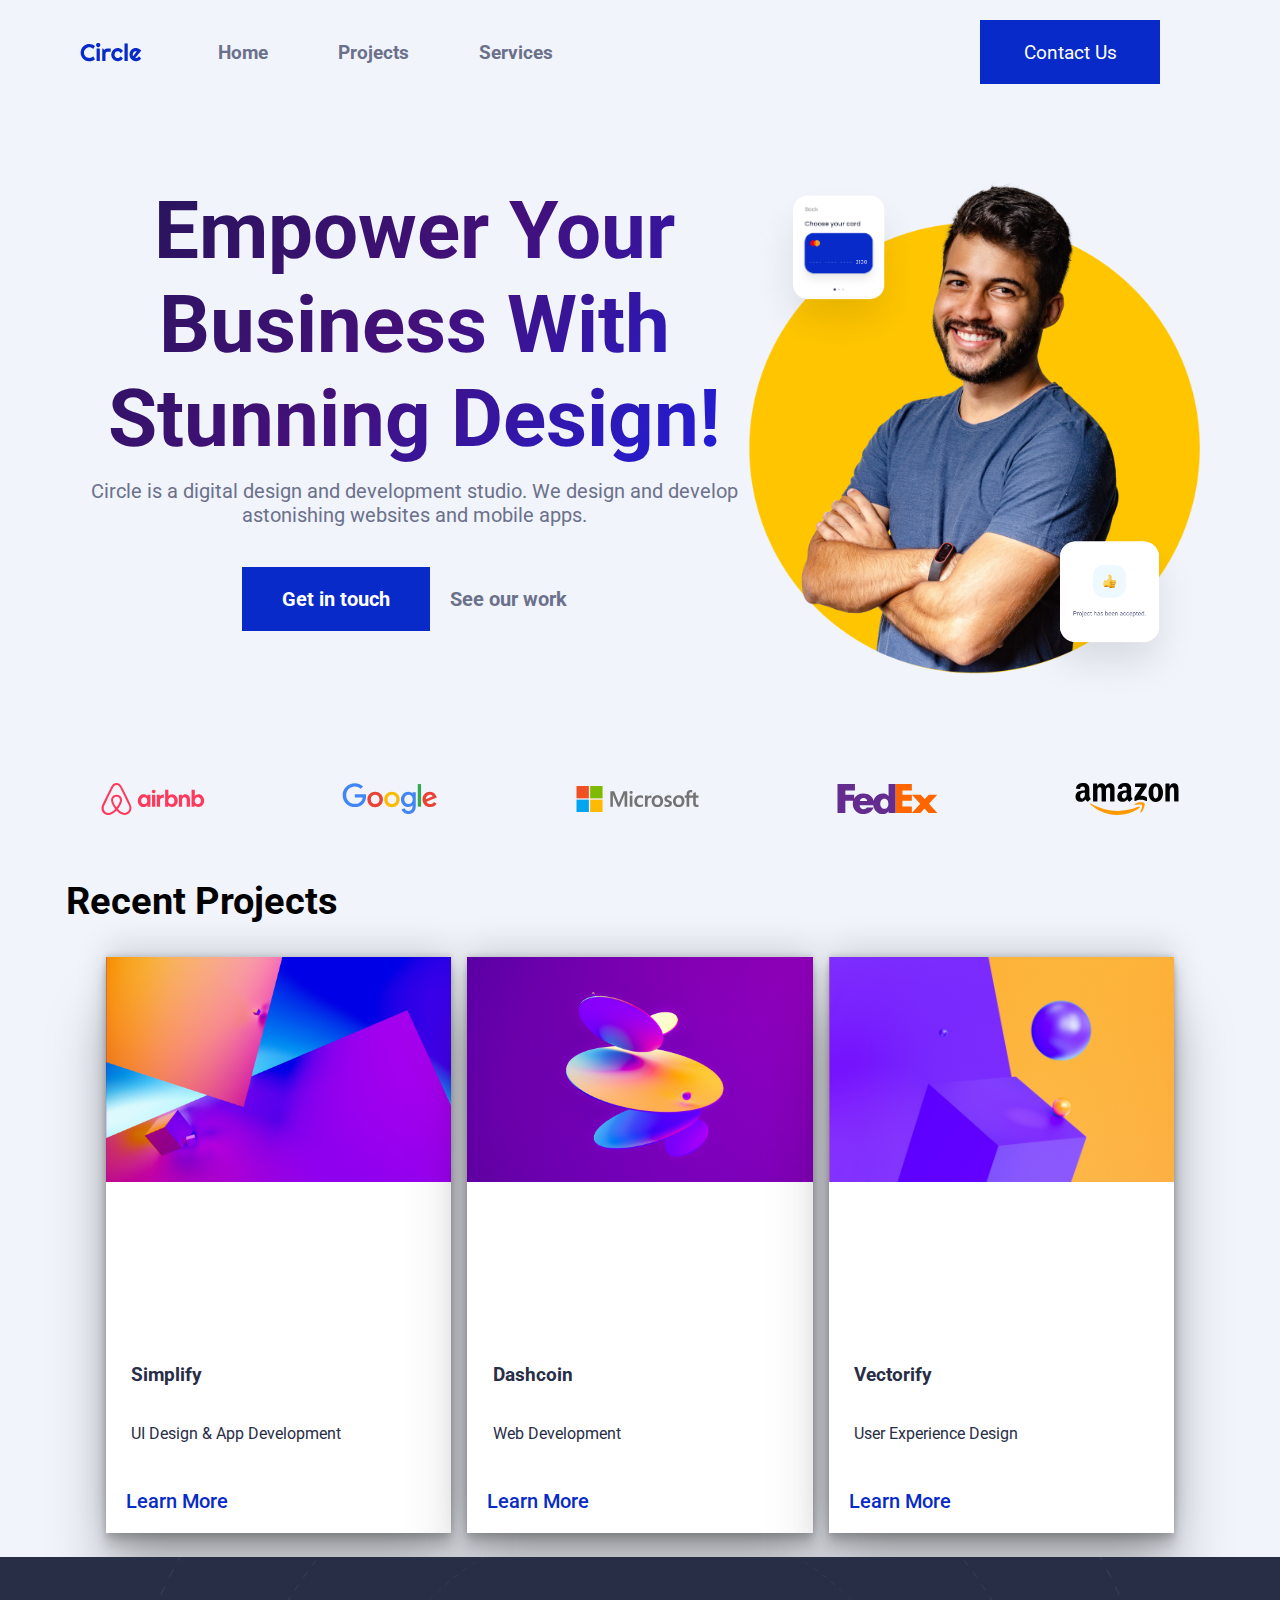
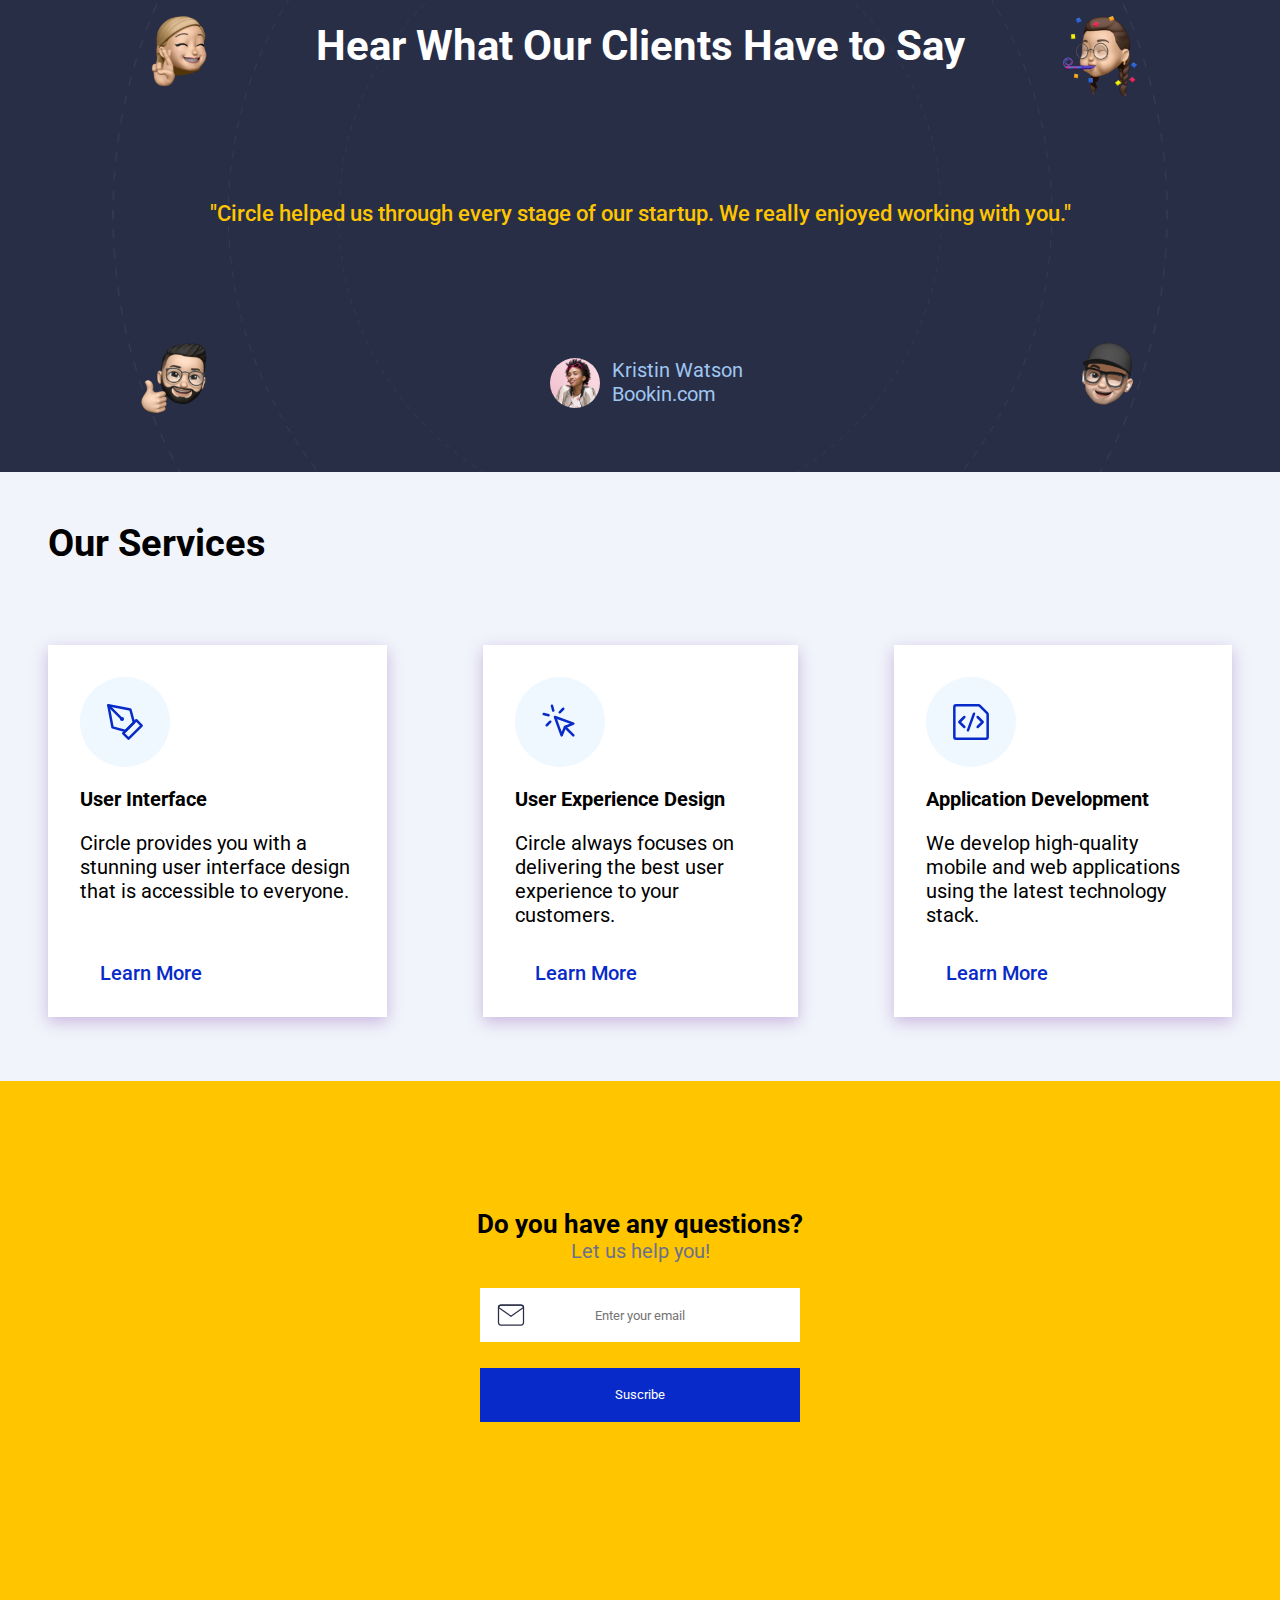
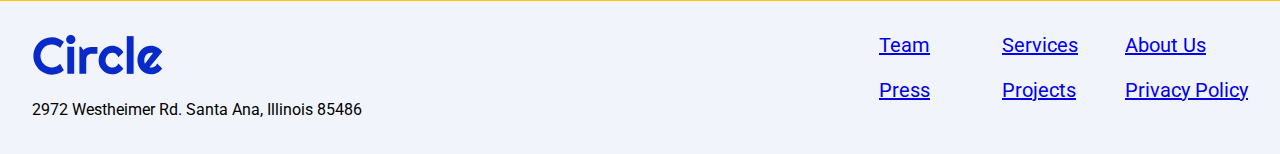
==== commit b208ec63: "update mid" ====
--- a/index.html
+++ b/index.html
@@ -21,9 +21,9 @@
     <!-- ok-->
         <nav class="botones-central">
             <ul>
-                <li><a href="/index.html">Home</a></li>
-                <li><a href="./simplify.html" target="_blank">Projects</a></li>
-                <li><a href="#">Services</a></li>
+                <li><a href="/index.html" class="menu-letras">Home</a></li>
+                <li><a href="./simplify.html" target="_blank" class="menu-letras">Projects</a></li>
+                <li><a href="#" class="menu-letras">Services</a></li>
             </ul>
         </nav>
     <!-- ok-->
--- a/style copy.css
+++ b/style copy.css
@@ -1,3 +1,6 @@
+@import url('https://fonts.googleapis.com/css2?family=Cabin&display=swap');
+
+
 * {
     font-family: Roboto;
     margin: 0;
@@ -17,9 +20,6 @@
     top:
 }
 
-HTML CSSResult Skip Results Iframe
-EDIT ON
-@import url('https://fonts.googleapis.com/css2?family=Cabin&display=swap');
 
 body {
   padding: 0px;
@@ -87,7 +87,7 @@
     position: absolute;
     bottom: 5%;
     top: 20px;
-    left: 20px;
+    right: 70px;
     width: 50px;
     height: 50px;
     display: none;
@@ -109,7 +109,7 @@
     visibility: hidden;
     position: fixed;
     top: 0;
-    left: -250px;
+    right: -250px;
     width: 400px;
     height: 100px;
     background-color: #ffc600;
@@ -145,7 +145,7 @@
 
 #hamburger-input:checked + #hamburger-menu #sidebar-menu {
     visibility: visible;
-    left: 0;
+    right: 0;
 }
 #hamburger-input:checked ~ .overlay{
    visibility: visible;
@@ -186,7 +186,7 @@
     );
 }
 
-.hamburger-menu .botones-central {
+/* .hamburger-menu .botones-central {
     position: fixed;
     top: 0;
     left: -250px;
@@ -195,7 +195,7 @@
     background-color: #736281;
     padding: 0px 10px;
     box-sizing: border-box;
-}
+} */
 
 
 /* Add a black background color to the top navigation */
@@ -224,11 +224,10 @@
 }
 
 .project-card:hover {
-    transition: transform 2s, filter 1.5s ease-in-out;
-    transform-origin: center center;
-    filter: brightness(50%);
-    filter: brightness(100%);
-    transform: scale(1.3);
+    transition: transform .5s, filter 1.5s ease-in-out;
+        filter: grayscale(100%);
+        filter: grayscale(0);
+        transform: scale(1.1);
   }
 
   .service-card:hover {
@@ -343,9 +342,33 @@
     flex-direction: column;
 }
 
-.hero-text {
+.hero-text h1 {
     padding: 0;
-}
+    background-image: linear-gradient(
+    -225deg,
+    #231557 0%,
+    #44107a 29%,
+    #1323ff 67%,
+    #ecece1 100%
+  );
+  background-size: auto auto;
+  background-clip: border-box;
+  background-size: 200% auto;
+  color: #fff;
+  background-clip: text;
+  text-fill-color: transparent;
+  -webkit-background-clip: text;
+  -webkit-text-fill-color: transparent;
+  animation: textclip 5s linear infinite;
+  display: inline-block;
+}
+
+@keyframes textclip {
+    to {
+      background-position: 200% center;
+    }
+  }
+
 .hero-card-1, .hero-card-2 {
     display: none;
 }
@@ -407,7 +430,10 @@
 
 .imagen-cabecera-simplify {
     margin-bottom: 2rem;
-}
+    width: 100$;
+    height: 30rem;
+}
+
 
 
 /****************************** START PC ********************************************************/
@@ -514,7 +540,18 @@
 .touch-button {
     background-color: #072AC8;
     padding: 1em 2em;
-}
+    animation: tilt-shaking 5s infinite;
+
+}
+
+@keyframes tilt-shaking {
+    0% { transform: rotate(0deg); }
+    25% { transform: rotate(5deg); }
+    50% { transform: rotate(0eg); }
+    75% { transform: rotate(-5deg); }
+    100% { transform: rotate(0deg); }
+  }
+
 
 .touch-button:hover {
     background-color: rgb(14, 14, 34);
@@ -590,6 +627,7 @@
 
 .project-card {
     margin: 0.5rem;
+    box-shadow: rgba(0, 0, 0, 0.25) 0px 54px 55px, rgba(0, 0, 0, 0.12) 0px -12px 30px, rgba(0, 0, 0, 0.12) 0px 4px 6px, rgba(0, 0, 0, 0.17) 0px 12px 13px, rgba(0, 0, 0, 0.09) 0px -3px 5px;
 }
 .grid-logos {
     text-align: center;
@@ -615,14 +653,14 @@
 }
 
 .project-card-title {
-    line-height: 2em;
-    font-size: 23px;
+    font-size: 19px;
     font-weight: bold;
     text-align: left;
     padding: 1vw 2vw;
 }
 
 .project-card-subtitle {
+    font-size: 1rem;
     text-align: left;
     padding: 0vw 2vw 2vw;
 }
@@ -850,7 +888,11 @@
     text-decoration: none;
 }
 
-
+.services-grid {
+    flex-direction: column;
+    flex
+    margin: 1rem;
+}
 
 .service-card {
     display: flex;
@@ -860,7 +902,6 @@
     background-color: white;
     justify-content: space-around;
     padding: 2rem 2rem;
-    margin: 0 1rem;
     /* width: 80rem;
     height: 20rem;
     min-height: 250px;
@@ -973,11 +1014,12 @@
     display: flex;
     justify-content: space-between;
     flex-direction: row;
-    padding: 6vw;
+    padding: 2rem;
 }
 
 .footer-content-logo img{
     width: 40%;
+    padding-bottom: 1rem;
 }
 
 /* .footer-links {
@@ -996,7 +1038,8 @@
     padding: 1vw;
 }
 .footer-content-address {
-    line-height: 1.5vw;
+    line-height: 2vw;
+    font-size: 1rem;
 }
 
 .cta-heading {
@@ -1008,8 +1051,9 @@
 }
 
 .entra-email input {
+    text-align: center;
     background-image: url(./project-assets/newsletter/icon/mail.svg);
-    background-position:left;
+    background-position: 1rem;
     background-repeat: no-repeat;
     width: 20rem;
     height: 6vh;
@@ -1065,13 +1109,19 @@
     /* body {
         background-color: red;
     } */
-.hamburger-menu {
-    visibility: hidden;
+#hamburger-menu {
+    display: none;
 }
 
 .botones-central {
         visibility: visible;
     }
+
+.menu-letras:hover {
+    text-shadow: 0 0 25px #072AC8;
+    transition: 1s;
+}
+
 .contenedor-boton-contacta {
         text-align: center;
         background: #072AC8;
@@ -1147,22 +1197,21 @@
 .project-card-text {
     display: flex;
     flex-direction: column;
-    justify-content: center;
+    justify-content: flex-end;
     align-content: left;
     align-content: left;
     background-color: white;
     color: #292e47;
     width: 27vw;
-    height: 28vh;
+    height: 39vh;
     padding: 0;
 }
 
 .project-card-title {
-    line-height: 2em;
-    font-size: 23px;
+    font-size: 19px;
     font-weight: bold;
     text-align: left;
-    padding: 1vw 2vw;
+    padding: 3vw 2vw;
 }
 
 .project-card-subtitle {
@@ -1174,9 +1223,13 @@
     color: #072ac8;
     text-decoration: none;
     font-weight: 500;
-    margin: 1.3em;
+    padding: 0.5em;
+    margin: 0.5em;
     /* padding: 1em; */
 }
 
+.services-grid {
+    flex-direction: row;
+}
 
 }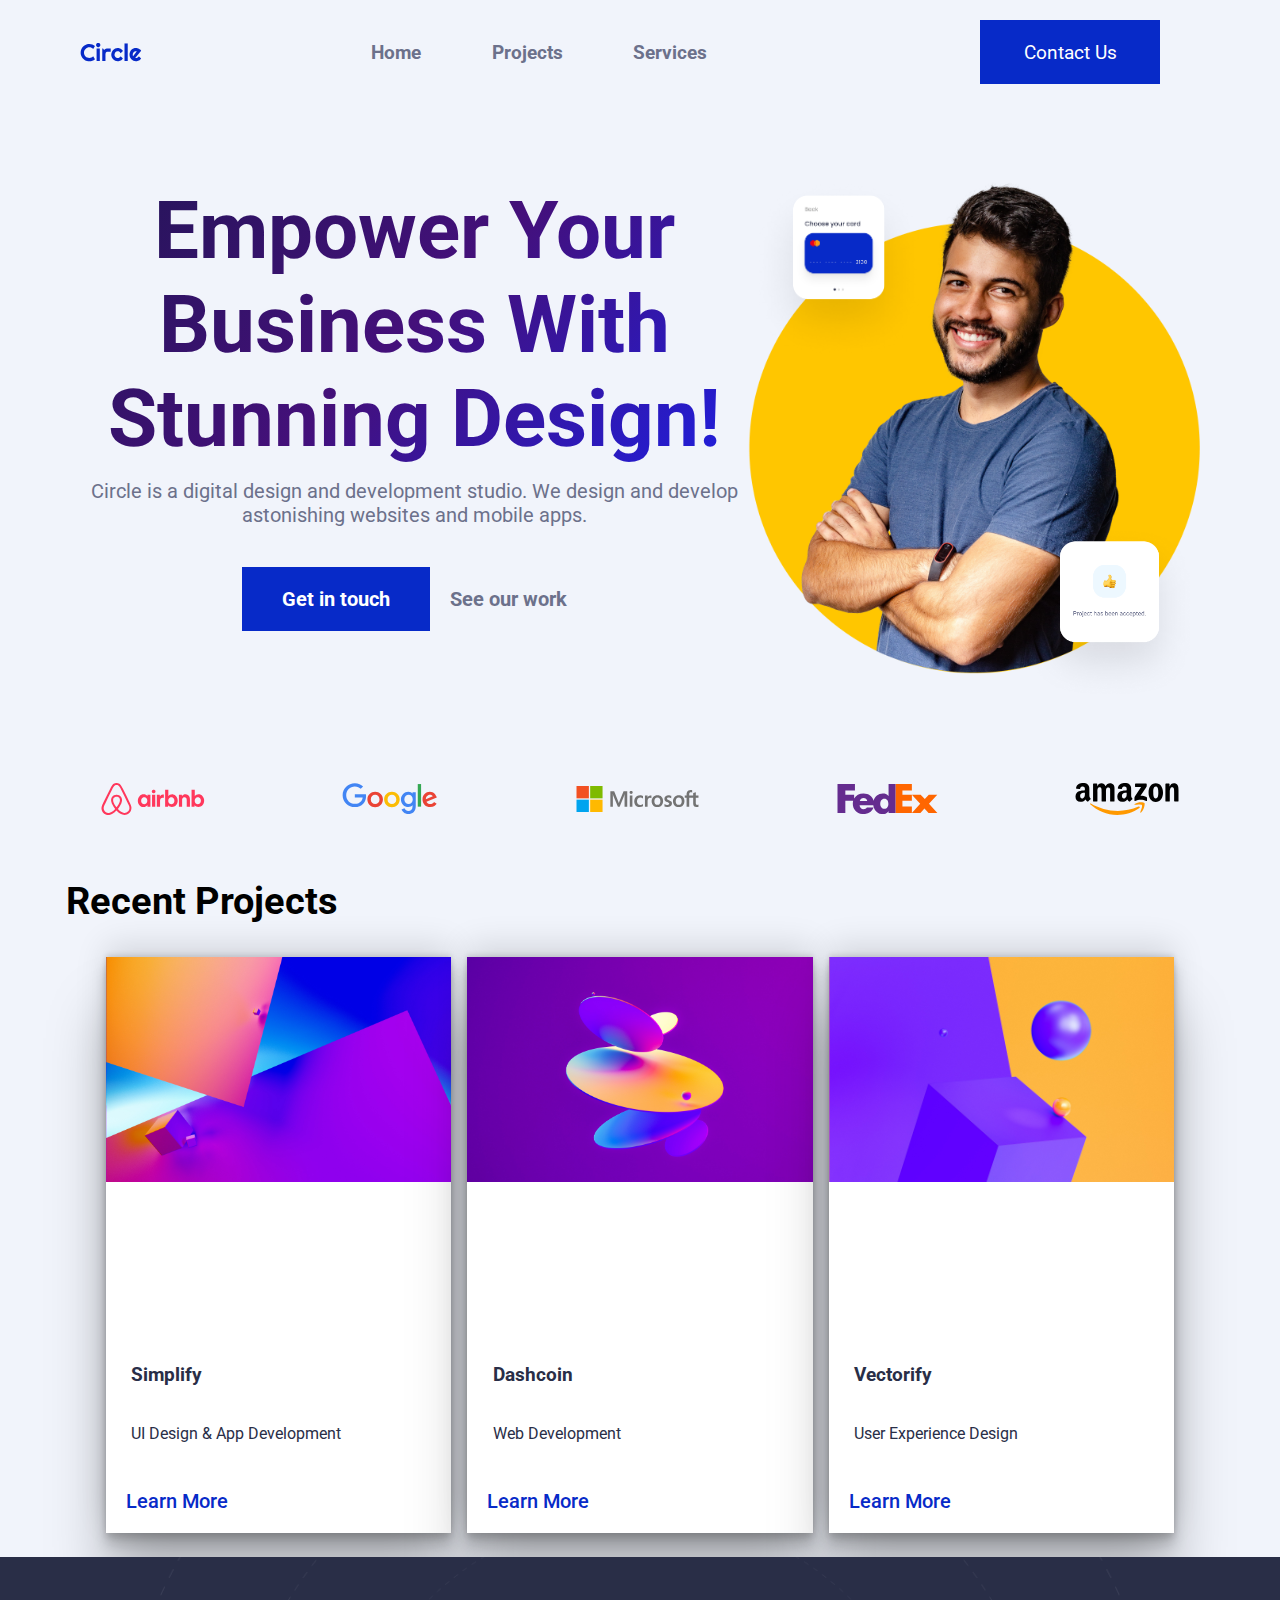
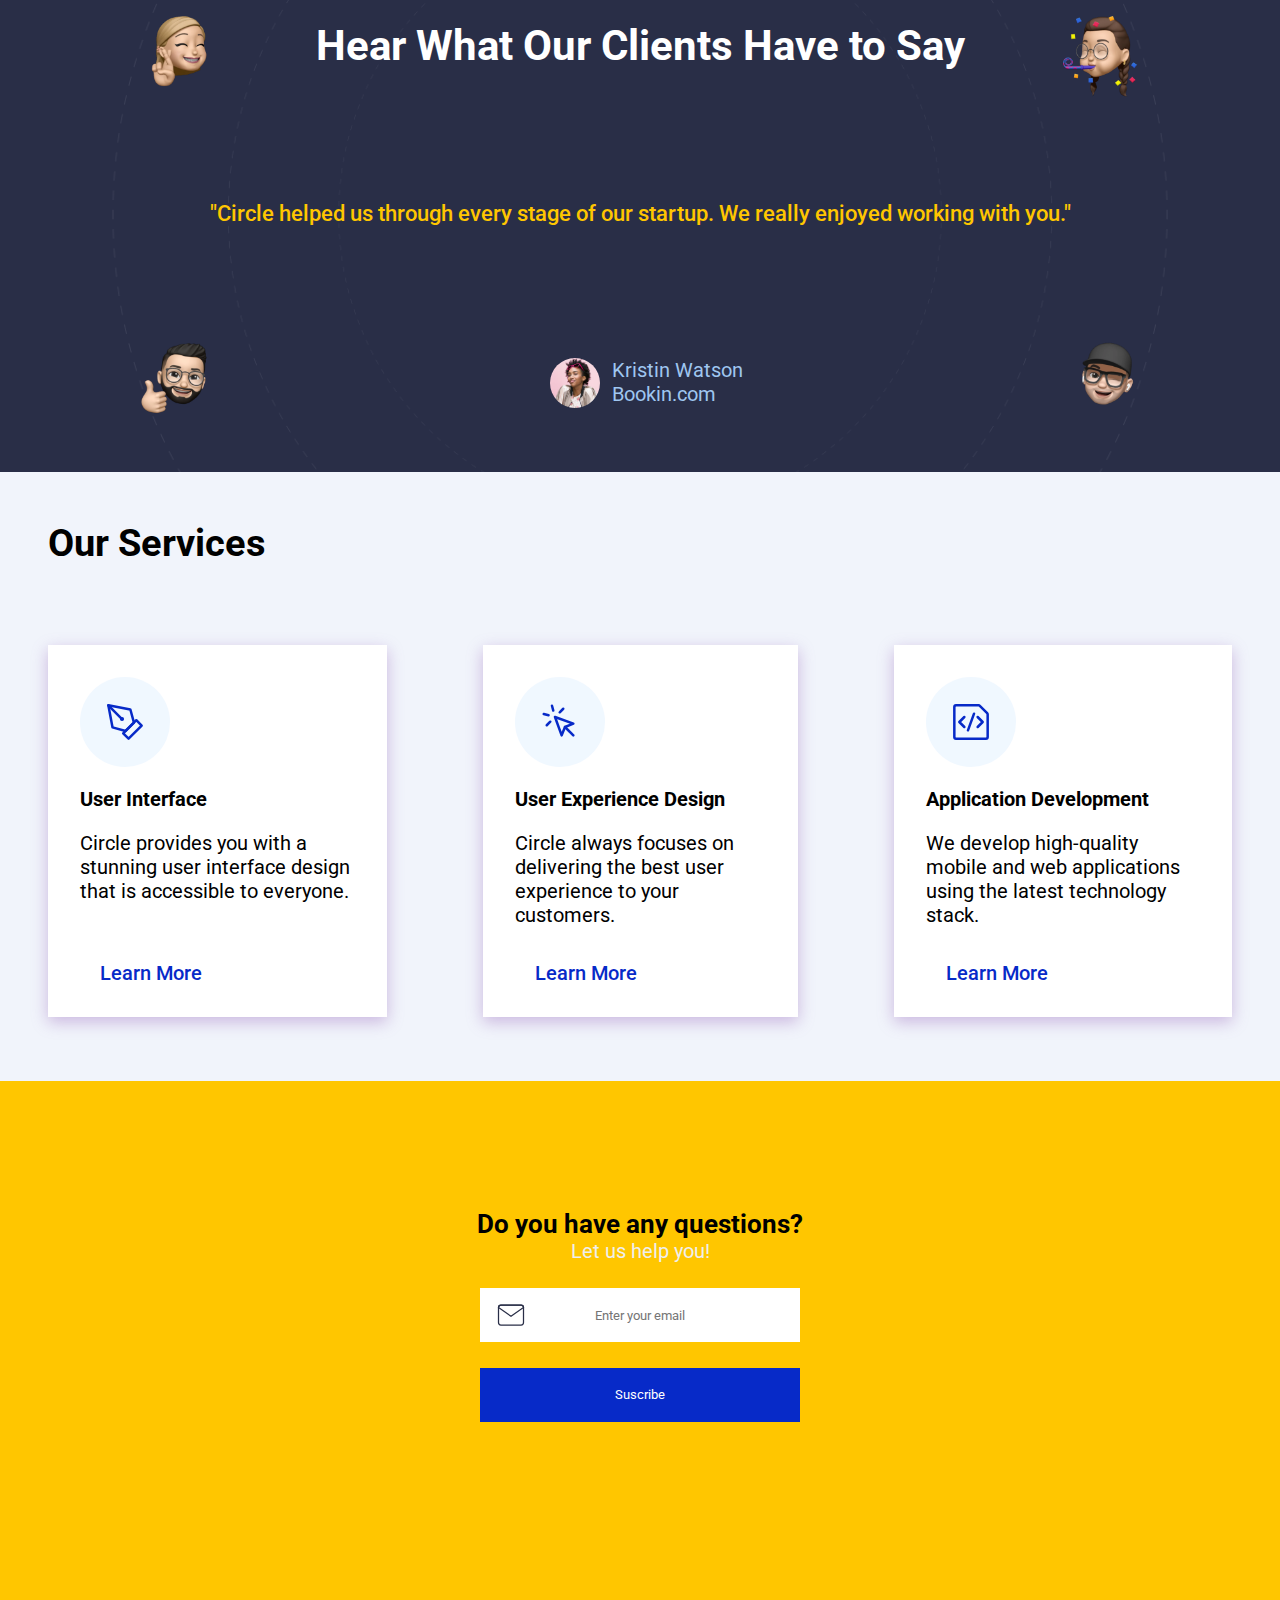
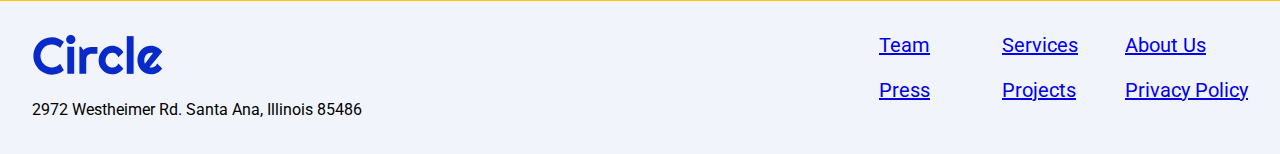
==== commit d27b4ea5: "update mid" ====
--- a/index.html
+++ b/index.html
@@ -66,7 +66,7 @@
         </div>
         <div class="hero-buttons">
             <div class="touch-button">
-                <a href="#">Get in touch</a>
+                <a href="./form.html" target="_blank">Get in touch</a>
             </div>
             <a class ="see-ourwork-click" href="#">See our work</a>
             
--- a/style copy.css
+++ b/style copy.css
@@ -17,7 +17,6 @@
 .botones-central {
     visibility: hidden;
     position: absolute;
-    top:
 }
 
 
@@ -223,6 +222,10 @@
    font-size: 1.2rem;
 }
 
+.imagen-cabecera-simplify {
+    filter: drop-shadow(0 0 0.75rem crimson);
+}
+
 .project-card:hover {
     transition: transform .5s, filter 1.5s ease-in-out;
         filter: grayscale(100%);
@@ -317,7 +320,7 @@
 .container-formulario [type=text], select, textarea {
         width: 100%; /* Full width */
         padding: 12px; /* Some padding */ 
-        border: 0px solid #ccc; /* Gray border */
+        border: 0px solid rgb(228, 228, 228); /* Gray border */
         border-radius: 4px; /* Rounded borders */
         box-sizing: border-box; /* Make sure that padding and width stays in place */
         margin-top: 6px; /* Add a top margin */
@@ -454,7 +457,7 @@
 }
 
 .botones-central {
-    padding: 0 8%;
+    padding: 0 20%;
     display: flex;
     flex-wrap: wrap;
     justify-content: center;
@@ -468,6 +471,10 @@
     display: inline-block;
     text-decoration: none;
     color: #6C718B
+}
+
+.botones-central li {
+    padding: 0 1rem;
 }
 
 .contenedor-boton-contacta {
@@ -1007,7 +1014,7 @@
 }
 
 .container-formulario input, textarea {
-    background-color: rgb(224, 222, 222);
+    background-color: rgb(222, 219, 219);
 }
 
 .container-bajo-footer {
@@ -1047,7 +1054,7 @@
 }
 
 .cta-subtitle {
-    color: #6C718B;
+    color: #efefef;
 }
 
 .entra-email input {
